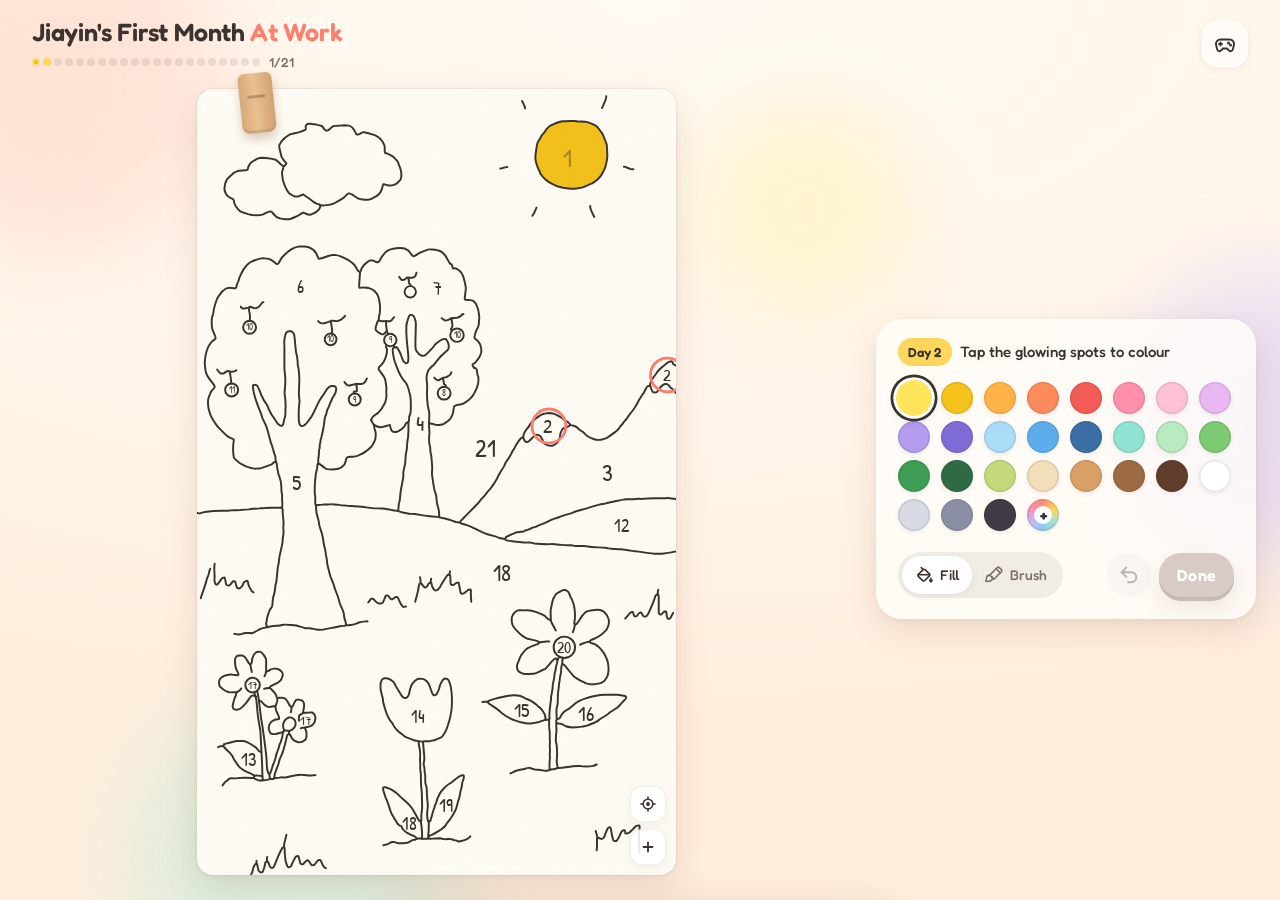
==== index.html @ c2e8715c "Landscape phone layout, home-screen title, README tips Co-Authored-By: Claude Opus 5.5 <noreply@anth" ====
<!doctype html>
<html lang="en">
<head>
<meta charset="utf-8">
<meta name="viewport" content="width=device-width, initial-scale=1, viewport-fit=cover">
<title>Jiayin's First Month At Work</title>
<meta name="description" content="A little colour-by-number for Jiayin's first month at work — one spot every evening at 6pm, and a game of the day.">
<meta name="theme-color" content="#fff6ea">
<meta name="apple-mobile-web-app-title" content="First Month">
<meta name="robots" content="noindex">
<meta property="og:title" content="Jiayin's First Month At Work">
<meta property="og:description" content="One spot to colour every evening at 6pm — and a game of the day.">
<meta property="og:type" content="website">
<meta property="og:image" content="https://alsttr.github.io/jiayin-first-month/assets/og.jpg">
<meta property="og:image:width" content="1200">
<meta property="og:image:height" content="630">
<meta name="twitter:card" content="summary_large_image">
<link rel="icon" href="assets/icon.svg" type="image/svg+xml">
<link rel="apple-touch-icon" href="assets/apple-touch-icon.png">
<link rel="preconnect" href="https://fonts.googleapis.com">
<link rel="preconnect" href="https://fonts.gstatic.com" crossorigin>
<link href="https://fonts.googleapis.com/css2?family=Fredoka:wght@400;500;600;700&family=Nunito:wght@600;700;800&family=Patrick+Hand&display=swap" rel="stylesheet">
<link rel="stylesheet" href="css/styles.css">
</head>
<body>
<div class="bg" aria-hidden="true"><i class="blob b1"></i><i class="blob b2"></i><i class="blob b3"></i><i class="blob b4"></i></div>

<div class="app" id="app">
  <header class="top">
    <div class="brand">
      <h1 class="title" id="title">Jiayin's First Month <span class="accent">At Work</span></h1>
      <div class="beads" id="beads" aria-label="Progress"></div>
    </div>
    <button class="icon-btn" id="shelfBtn" aria-label="Game shelf" title="Game shelf">
      <svg viewBox="0 0 24 24" fill="none" stroke="currentColor" stroke-width="1.9" stroke-linecap="round" stroke-linejoin="round"><path d="M7.5 7.5h9a4.5 4.5 0 0 1 4.4 5.5l-1 4.3a2.4 2.4 0 0 1-4.1 1.1L14 16.5h-4l-1.8 1.9a2.4 2.4 0 0 1-4.1-1.1l-1-4.3a4.5 4.5 0 0 1 4.4-5.5z"/><path d="M7.5 10.5v3M6 12h3"/><circle cx="15.5" cy="11" r=".6" fill="currentColor"/><circle cx="17.5" cy="13" r=".6" fill="currentColor"/></svg>
      <i class="dot" id="shelfDot"></i>
    </button>
  </header>

  <main class="stage" id="stage">
    <div class="card intro" id="card">
      <div class="clip" aria-hidden="true"></div>
      <div class="art-wrap">
        <svg id="art" xmlns="http://www.w3.org/2000/svg" role="img" aria-label="Colour-by-number picture"></svg>
      </div>
      <div class="sizes off" id="sizes" aria-label="Brush size">
        <button data-size="0" aria-label="Small brush"><i style="width:6px;height:6px"></i></button>
        <button data-size="1" class="on" aria-label="Medium brush"><i style="width:10px;height:10px"></i></button>
        <button data-size="2" aria-label="Large brush"><i style="width:15px;height:15px"></i></button>
      </div>
      <div class="zoom" id="zoom">
        <button id="zFocus" aria-label="Zoom to today's spot" title="Today's spot" hidden><svg viewBox="0 0 24 24" fill="none" stroke="currentColor" stroke-width="2" stroke-linecap="round"><circle cx="12" cy="12" r="6.5"/><circle cx="12" cy="12" r="1.6" fill="currentColor"/><path d="M12 2.5v3M12 18.5v3M2.5 12h3M18.5 12h3"/></svg></button>
        <button id="zIn" aria-label="Zoom in"><svg viewBox="0 0 24 24" fill="none" stroke="currentColor" stroke-width="2.4" stroke-linecap="round"><path d="M12 6v12M6 12h12"/></svg></button>
        <button id="zOut" aria-label="Zoom out"><svg viewBox="0 0 24 24" fill="none" stroke="currentColor" stroke-width="2.4" stroke-linecap="round"><path d="M6 12h12"/></svg></button>
        <button id="zFit" aria-label="Show whole picture" title="Whole picture" hidden><svg viewBox="0 0 24 24" fill="none" stroke="currentColor" stroke-width="2.1" stroke-linecap="round" stroke-linejoin="round"><path d="M4 9V5a1 1 0 0 1 1-1h4M15 4h4a1 1 0 0 1 1 1v4M20 15v4a1 1 0 0 1-1 1h-4M9 20H5a1 1 0 0 1-1-1v-4"/></svg></button>
      </div>
    </div>
  </main>

  <section class="dock" id="dock">
    <!-- waiting for the next 6pm -->
    <div class="pane wait-pane" data-pane="wait">
      <div class="eyebrow" id="waitLabel">Next spot unlocks in</div>
      <div class="countdown" id="countdown" aria-live="off">
        <div class="cd-unit"><div class="cd-box" id="cdH"><span>00</span></div><div class="cd-lab">hrs</div></div>
        <div class="cd-sep">:</div>
        <div class="cd-unit"><div class="cd-box" id="cdM"><span>00</span></div><div class="cd-lab">min</div></div>
        <div class="cd-sep">:</div>
        <div class="cd-unit"><div class="cd-box" id="cdS"><span>00</span></div><div class="cd-lab">sec</div></div>
      </div>
      <div class="when" id="waitWhen"></div>
      <a class="chip" id="gameChip" target="_blank" rel="noopener" hidden><span class="ico">🎮</span><span class="lbl" id="chipLbl">Today's game</span><span class="nm" id="chipName"></span></a>
    </div>

    <!-- colouring -->
    <div class="pane colour-pane" data-pane="colour">
      <div class="prompt"><span class="daytag" id="dayTag">Day 2</span><span class="msg" id="promptMsg">Pick a colour, then tap the glowing spot</span></div>
      <div class="palette" id="palette" role="radiogroup" aria-label="Colours"></div>
      <div class="tools">
        <div class="seg" id="toolSeg" role="radiogroup" aria-label="Tool">
          <i class="pill" id="toolPill"></i>
          <button class="on" data-tool="fill" role="radio" aria-checked="true"><svg viewBox="0 0 24 24" fill="none" stroke="currentColor" stroke-width="1.9" stroke-linecap="round" stroke-linejoin="round"><path d="M5.2 11.3 11 5.5a1.6 1.6 0 0 1 2.3 0l5.2 5.2a1.6 1.6 0 0 1 0 2.3l-5.8 5.8a1.6 1.6 0 0 1-2.3 0l-5.2-5.2a1.6 1.6 0 0 1 0-2.3z"/><path d="M4.8 11.6h14.1"/><path d="M8.7 3.2 11 5.5"/><path d="M20.3 15.8s1.7 2 1.7 3.1a1.7 1.7 0 0 1-3.4 0c0-1.1 1.7-3.1 1.7-3.1z" fill="currentColor" stroke-width="1"/></svg>Fill</button>
          <button data-tool="brush" role="radio" aria-checked="false"><svg viewBox="0 0 24 24" fill="none" stroke="currentColor" stroke-width="1.9" stroke-linecap="round" stroke-linejoin="round"><path d="M14.5 4.5 19.5 9.5l-7.6 7.6-5-5z"/><path d="M19.5 9.5l1.4-1.4a1.8 1.8 0 0 0 0-2.5l-2.5-2.5a1.8 1.8 0 0 0-2.5 0L14.5 4.5"/><path d="M6.9 12.1c-2.4 0-3.9 1.7-3.9 4 0 2-1 3.2-1 3.2s4.8 1.3 7.2-1.1c1.2-1.2 1.5-2.6.9-3.9"/></svg>Brush</button>
        </div>
        <div class="spacer"></div>
        <button class="round" id="undoBtn" aria-label="Undo" disabled><svg viewBox="0 0 24 24" fill="none" stroke="currentColor" stroke-width="2.1" stroke-linecap="round" stroke-linejoin="round"><path d="M9 14 4 9l5-5"/><path d="M4 9h10.5a5.5 5.5 0 0 1 0 11H11"/></svg></button>
        <button class="btn sm" id="doneBtn" disabled>Done</button>
      </div>
    </div>

    <!-- all 21 coloured -->
    <div class="pane done-pane" data-pane="complete">
      <h2>Happy first month, <span id="nm2">Jiayin</span>! 🎉</h2>
      <p>21 evenings, 21 spots, one very pretty picture.</p>
      <div class="row">
        <button class="btn butter sm" id="saveBtn"><svg viewBox="0 0 24 24" fill="none" stroke="currentColor" stroke-width="2.2" stroke-linecap="round" stroke-linejoin="round"><path d="M12 4v11M7 10.5l5 5 5-5"/><path d="M5 19.5h14"/></svg>Save picture</button>
        <button class="btn ghost sm" id="shelfBtn2">All 21 games</button>
      </div>
    </div>
  </section>
</div>

<div class="scrim" id="scrim"></div>

<!-- confirmation -->
<div class="modal" id="confirm" role="dialog" aria-modal="true" aria-labelledby="cfTitle">
  <div class="badge"><svg viewBox="0 0 24 24" fill="none" stroke="#3b3330" stroke-width="2" stroke-linecap="round" stroke-linejoin="round"><rect x="5" y="10.5" width="14" height="10" rx="3"/><path d="M8.5 10.5V8a3.5 3.5 0 0 1 7 0v2.5"/><circle cx="12" cy="15.5" r="1.3" fill="#3b3330"/></svg></div>
  <h3 id="cfTitle">Lock in Day 2?</h3>
  <p>Once it's set, it stays — no take-backs!</p>
  <div class="swatches" id="cfSwatches"></div>
  <div class="warn" id="cfWarn"></div>
  <div class="actions">
    <button class="btn ghost" id="cfNo">Keep colouring</button>
    <button class="btn" id="cfYes">Lock it in</button>
  </div>
</div>

<!-- first visit -->
<div class="modal welcome" id="welcome" role="dialog" aria-modal="true" aria-labelledby="wTitle">
  <div class="badge sun"><svg viewBox="0 0 24 24" fill="none" stroke="#3b3330" stroke-width="1.8" stroke-linecap="round"><circle cx="12" cy="12" r="4.6" fill="#fff6c9"/><path d="M12 2.8v2.4M12 18.8v2.4M2.8 12h2.4M18.8 12h2.4M5.5 5.5l1.7 1.7M16.8 16.8l1.7 1.7M5.5 18.5l1.7-1.7M16.8 7.2l1.7-1.7"/></svg></div>
  <h3 id="wTitle">Hi Jiayin! 🌷</h3>
  <p id="wText">Every evening at 6pm, a new spot unlocks. Colour it in and the game of the day is yours.</p>
  <div class="actions"><button class="btn" id="wGo">Let’s go ✨</button></div>
</div>

<!-- game of the day -->
<div class="sheet" id="revealSheet" role="dialog" aria-modal="true" aria-labelledby="rvTitle">
  <div class="grab"></div>
  <div class="reveal" id="reveal">
    <div class="game-art" id="gameArt" aria-hidden="true"></div>
    <div class="tag">✨ Game of the day ✨</div>
    <div class="dayline" id="rvDay"></div>
    <h2 id="rvTitle">We're playing <a id="rvLink" href="#" target="_blank" rel="noopener">Wordle</a> today!</h2>
    <p class="blurb" id="rvBlurb"></p>
    <a class="btn wide" id="rvPlay" href="#" target="_blank" rel="noopener">Let's play <svg viewBox="0 0 24 24" fill="none" stroke="currentColor" stroke-width="2.4" stroke-linecap="round" stroke-linejoin="round"><path d="M7 17 17 7M9 7h8v8"/></svg></a>
    <button class="linkbtn" id="rvBack">Back to my picture</button>
  </div>
</div>

<!-- game shelf -->
<div class="sheet" id="shelfSheet" role="dialog" aria-modal="true" aria-labelledby="shTitle">
  <div class="grab"></div>
  <button class="x" id="shelfClose" aria-label="Close"><svg viewBox="0 0 24 24" fill="none" stroke="currentColor" stroke-width="2.4" stroke-linecap="round"><path d="M6 6l12 12M18 6 6 18"/></svg></button>
  <div class="shelf">
    <h3 id="shTitle">Game shelf</h3>
    <p class="sub">A new one unlocks with every spot you colour.</p>
    <ul id="shelfList"></ul>
  </div>
</div>

<div class="toast" id="toast" role="status" aria-live="polite"></div>
<canvas id="fx" aria-hidden="true"></canvas>

<script src="js/config.js"></script>
<script src="js/art.js"></script>
<script src="js/app.js"></script>
</body>
</html>
---- css/styles.css ----
/* Jiayin's First Month At Work — styles */
:root {
  --cream: #fff6ea;
  --cream-2: #ffeedd;
  --paper: #fffdf7;
  --ink: #3b3330;
  --ink-soft: #7d706a;
  --ink-faint: #b9aca4;
  --coral: #ff7f6e;
  --coral-deep: #e8604f;
  --coral-soft: #ffe1dc;
  --butter: #ffd65c;
  --butter-soft: #fff3c9;
  --mint: #a8e3cf;
  --lilac: #cdbcf5;
  --sky: #b3ddf6;
  --line: rgba(59, 51, 48, .1);
  --glass: rgba(255, 253, 249, .82);
  --shadow-sm: 0 2px 8px rgba(120, 72, 40, .08);
  --shadow: 0 12px 34px rgba(120, 72, 40, .14), 0 2px 6px rgba(120, 72, 40, .06);
  --shadow-lg: 0 24px 60px rgba(90, 50, 30, .22);
  --r-lg: 26px;
  --r-md: 18px;
  --dock-h: 192px;
  --hdr-h: 76px;
  --font-round: 'Fredoka', ui-rounded, 'SF Pro Rounded', 'Nunito', system-ui, sans-serif;
  --font-body: 'Nunito', ui-rounded, system-ui, -apple-system, 'Segoe UI', sans-serif;
  --spring: cubic-bezier(.2, .9, .25, 1.15);
  --smooth: cubic-bezier(.22, .8, .25, 1);
  color-scheme: light;
}

* { box-sizing: border-box; -webkit-tap-highlight-color: transparent; }
html, body { margin: 0; height: 100%; }
body {
  background: var(--cream);
  color: var(--ink);
  font-family: var(--font-body);
  font-size: 16px;
  overflow: hidden;
  overscroll-behavior: none;
  touch-action: manipulation;
  -webkit-font-smoothing: antialiased;
  -webkit-user-select: none;
  user-select: none;
  -webkit-touch-callout: none;
}
button { font: inherit; color: inherit; }
a { color: inherit; }

/* ---------- dreamy background ---------- */
.bg { position: fixed; inset: 0; overflow: hidden; z-index: 0; pointer-events: none;
  background: radial-gradient(120% 80% at 50% 0%, #fffaf2 0%, var(--cream) 55%, var(--cream-2) 100%); }
.blob { position: absolute; border-radius: 50%; filter: blur(46px); opacity: .55; will-change: transform; }
.blob.b1 { width: 340px; height: 340px; background: #ffd3c4; top: -90px; left: -110px; animation: drift1 22s ease-in-out infinite alternate; }
.blob.b2 { width: 300px; height: 300px; background: #d9ccfa; top: 30%; right: -140px; animation: drift2 26s ease-in-out infinite alternate; }
.blob.b3 { width: 320px; height: 320px; background: #c4ecdc; bottom: -120px; left: 10%; animation: drift3 24s ease-in-out infinite alternate; }
.blob.b4 { width: 200px; height: 200px; background: #fff0b3; top: 12%; left: 55%; animation: drift2 30s ease-in-out infinite alternate-reverse; }
@keyframes drift1 { to { transform: translate(60px, 80px) scale(1.12); } }
@keyframes drift2 { to { transform: translate(-70px, 50px) scale(.9); } }
@keyframes drift3 { to { transform: translate(80px, -60px) scale(1.08); } }

/* ---------- app shell ---------- */
.app { position: fixed; inset: 0; z-index: 1; display: flex; flex-direction: column;
  padding: env(safe-area-inset-top) env(safe-area-inset-right) 0 env(safe-area-inset-left); }

.top { flex: 0 0 auto; display: flex; align-items: center; gap: 12px; padding: 12px 16px 6px; min-height: var(--hdr-h); }
.brand { flex: 1; min-width: 0; }
.title { margin: 0; font-family: var(--font-round); font-weight: 600; font-size: clamp(19px, 5.4vw, 25px); line-height: 1.12; letter-spacing: -.2px; }
.title .accent { color: var(--coral); }
.beads { display: flex; flex-wrap: wrap; gap: 3px; margin-top: 8px; align-items: center; }
.bead { width: 8px; height: 8px; border-radius: 50%; background: rgba(59, 51, 48, .1); transition: transform .4s var(--spring), background-color .4s; }
.bead.done { box-shadow: inset 0 0 0 1.5px rgba(255, 255, 255, .55), 0 1px 2px rgba(0, 0, 0, .12); }
.bead.white { background: #fff; box-shadow: inset 0 0 0 1.5px var(--ink-faint); }
.bead.now { background: var(--butter); animation: beadPulse 1.6s ease-in-out infinite; }
@keyframes beadPulse { 50% { transform: scale(1.45); box-shadow: 0 0 0 4px rgba(255, 214, 92, .35); } }
.beads .count { margin-left: 6px; font-family: var(--font-round); font-weight: 500; font-size: 13px; color: var(--ink-soft); white-space: nowrap; }

.icon-btn { flex: 0 0 auto; width: 46px; height: 46px; border-radius: 16px; border: 0; background: var(--glass);
  box-shadow: var(--shadow-sm), inset 0 0 0 1px rgba(255, 255, 255, .8); display: grid; place-items: center; cursor: pointer;
  transition: transform .2s var(--spring), box-shadow .2s; position: relative; backdrop-filter: blur(10px); -webkit-backdrop-filter: blur(10px); }
.icon-btn:active { transform: scale(.92); }
.icon-btn svg { width: 24px; height: 24px; }
.icon-btn .dot { position: absolute; top: 8px; right: 8px; width: 9px; height: 9px; border-radius: 50%; background: var(--coral); box-shadow: 0 0 0 2px #fff; transform: scale(0); transition: transform .4s var(--spring); }
.icon-btn .dot.on { transform: scale(1); }

/* ---------- stage & card ---------- */
.stage { flex: 1 1 auto; min-height: 0; position: relative; display: flex; align-items: center; justify-content: center; padding: 18px 16px 12px; }
.card { position: relative; width: 300px; height: 492px; border-radius: 16px; background: var(--paper);
  box-shadow: var(--shadow), 0 0 0 1px rgba(120, 90, 60, .06);
  touch-action: none; transform-origin: 50% 0; }
.card::before { content: ''; position: absolute; inset: 0; border-radius: inherit; pointer-events: none; z-index: 2;
  background-image: url("data:image/svg+xml,%3Csvg xmlns='http://www.w3.org/2000/svg' width='140' height='140'%3E%3Cfilter id='n'%3E%3CfeTurbulence type='fractalNoise' baseFrequency='.85' numOctaves='3' stitchTiles='stitch'/%3E%3CfeColorMatrix values='0 0 0 0 .45 0 0 0 0 .35 0 0 0 0 .25 0 0 0 .06 0'/%3E%3C/filter%3E%3Crect width='100%25' height='100%25' filter='url(%23n)'/%3E%3C/svg%3E");
  mix-blend-mode: multiply; }
.card .art-wrap { position: absolute; inset: 0; border-radius: inherit; overflow: hidden; }
#art { display: block; width: 100%; height: 100%; cursor: crosshair; }
.card.mode-view #art { cursor: grab; }
.clip { position: absolute; z-index: 3; top: -16px; left: 9%; width: 34px; height: 60px; transform: rotate(-6deg); pointer-events: none;
  border-radius: 6px 6px 8px 8px; background: linear-gradient(90deg, #d8a878, #e9c093 45%, #d2a172);
  box-shadow: 0 6px 10px rgba(90, 55, 25, .22), inset 0 -3px 0 rgba(120, 80, 40, .18); }
.clip::after { content: ''; position: absolute; left: 50%; top: 22px; width: 18px; height: 3px; margin-left: -9px; border-radius: 3px; background: rgba(110, 70, 35, .35); }
.card.intro { animation: cardIn 900ms var(--spring) both; }
.card.intro .clip { animation: clipIn 700ms var(--spring) 450ms both; }
@keyframes cardIn { from { opacity: 0; transform: translateY(40px) rotate(-2.5deg) scale(.94); } to { opacity: 1; transform: none; } }
@keyframes clipIn { from { opacity: 0; transform: translateY(-30px) rotate(-14deg); } to { opacity: 1; transform: rotate(-6deg); } }

/* svg layers */
.ink { fill: none; }
.num { font-family: 'Patrick Hand', 'Comic Sans MS', 'Chalkboard SE', cursive; fill: var(--ink); text-anchor: middle; pointer-events: none; transition: opacity .6s; }
.num.coloured { opacity: .42; }
.num.white { opacity: .55; }
.hl { fill: #ffe27a; opacity: 0; pointer-events: none; animation: hlPulse 1.9s ease-in-out infinite; transition: opacity .4s; }
.hl.done { animation: none; opacity: 0; }
@keyframes hlPulse { 0%, 100% { opacity: .22; } 50% { opacity: .62; } }
.ping { fill: none; stroke: var(--coral); stroke-width: 2.5; vector-effect: non-scaling-stroke; transform-box: fill-box; transform-origin: center; animation: ping 1.9s cubic-bezier(.2, .7, .3, 1) infinite; pointer-events: none; }
.ping.p2 { animation-delay: .95s; }
@keyframes ping { 0% { transform: scale(.35); opacity: .95; } 80% { opacity: .05; } 100% { transform: scale(1.9); opacity: 0; } }
.pings.wiggle .ping { stroke: var(--coral-deep); stroke-width: 3.5; }
.bstroke { fill: none; stroke-linecap: round; stroke-linejoin: round; }
.fade-in-late { animation: fadeIn .7s ease both; }
@keyframes fadeIn { from { opacity: 0; } }

/* zoom controls */
.zoom { position: absolute; z-index: 4; right: 10px; bottom: 10px; display: flex; flex-direction: column; gap: 7px; }
.zoom button { width: 36px; height: 36px; border-radius: 12px; border: 0; background: rgba(255, 255, 255, .88); box-shadow: var(--shadow-sm), inset 0 0 0 1px rgba(59, 51, 48, .08);
  display: grid; place-items: center; cursor: pointer; transition: transform .25s var(--spring), opacity .3s; }
.zoom button:active { transform: scale(.88); }
.zoom button svg { width: 18px; height: 18px; }
.zoom button[hidden] { display: none; }

/* ---------- dock ---------- */
.dock { flex: 0 0 auto; position: relative; height: calc(var(--dock-h) + env(safe-area-inset-bottom)); margin: 0 10px; padding-bottom: env(safe-area-inset-bottom);
  background: var(--glass); border-radius: var(--r-lg) var(--r-lg) 0 0; box-shadow: 0 -8px 30px rgba(120, 72, 40, .1), inset 0 1px 0 rgba(255, 255, 255, .9);
  backdrop-filter: blur(16px) saturate(1.2); -webkit-backdrop-filter: blur(16px) saturate(1.2); overflow: hidden; }
.pane { position: absolute; inset: 0 0 env(safe-area-inset-bottom) 0; padding: 14px 16px 12px; display: flex; flex-direction: column;
  opacity: 0; transform: translateY(26px); pointer-events: none; transition: opacity .35s ease, transform .5s var(--spring); }
.pane.on { opacity: 1; transform: none; pointer-events: auto; transition-delay: .08s; }

/* wait pane */
.wait-pane { align-items: center; justify-content: center; text-align: center; gap: 4px; }
.eyebrow { font-family: var(--font-round); font-weight: 500; font-size: 14px; color: var(--ink-soft); letter-spacing: .2px; }
.countdown { display: flex; align-items: flex-end; gap: 6px; margin: 4px 0 2px; font-family: var(--font-round); }
.cd-unit { display: flex; flex-direction: column; align-items: center; }
.cd-box { min-width: 56px; height: 52px; padding: 0 8px; border-radius: 16px; background: #fff; box-shadow: var(--shadow-sm), inset 0 -3px 0 rgba(59, 51, 48, .06);
  display: grid; place-items: center; font-size: 30px; font-weight: 600; font-variant-numeric: tabular-nums; overflow: hidden; position: relative; }
.cd-box span { display: block; transition: transform .45s var(--spring), opacity .3s; }
.cd-box span.tick { animation: tick .32s var(--smooth); }
@keyframes tick { from { transform: translateY(-38%); opacity: .3; } }
.cd-lab { font-size: 11px; font-weight: 500; color: var(--ink-soft); margin-top: 3px; text-transform: lowercase; }
.cd-sep { font-size: 26px; font-weight: 600; color: var(--ink-faint); padding-bottom: 24px; }
.when { font-family: var(--font-round); font-weight: 500; font-size: 14px; color: var(--ink); }
.chip { margin-top: 8px; display: inline-flex; align-items: center; gap: 8px; padding: 8px 14px 8px 10px; border-radius: 999px; text-decoration: none;
  background: var(--butter-soft); box-shadow: inset 0 0 0 1.5px rgba(244, 194, 27, .35); font-weight: 700; font-size: 14px; transition: transform .25s var(--spring); max-width: 100%; }
.chip:active { transform: scale(.95); }
.chip .ico { width: 24px; height: 24px; border-radius: 50%; background: var(--butter); display: grid; place-items: center; font-size: 13px; flex: 0 0 auto; }
.chip .lbl { font-weight: 600; color: var(--ink-soft); }
.chip .nm { white-space: nowrap; overflow: hidden; text-overflow: ellipsis; }

/* colour pane */
.colour-pane { gap: 8px; padding-top: 12px; padding-bottom: 10px; }
.prompt { display: flex; align-items: center; gap: 8px; font-family: var(--font-round); font-weight: 500; font-size: 15px; min-height: 22px; line-height: 22px; }
.prompt .daytag { flex: 0 0 auto; padding: 3px 10px; border-radius: 999px; background: var(--butter); font-weight: 600; font-size: 13px; }
.prompt .msg { flex: 1; min-width: 0; white-space: nowrap; overflow: hidden; text-overflow: ellipsis; color: var(--ink); transition: opacity .25s; }
.palette { display: grid; grid-auto-flow: column; grid-template-rows: repeat(2, 32px); grid-auto-columns: 32px; gap: 7px 9px; overflow-x: auto; overflow-y: hidden;
  padding: 3px 6px 5px; margin: 0 -6px; scrollbar-width: none; -webkit-overflow-scrolling: touch; scroll-snap-type: x proximity; touch-action: pan-x; }
.palette::-webkit-scrollbar { display: none; }
.sw { width: 32px; height: 32px; border-radius: 50%; border: 0; padding: 0; cursor: pointer; position: relative; scroll-snap-align: start;
  box-shadow: inset 0 0 0 1.5px rgba(59, 51, 48, .12), 0 2px 4px rgba(59, 51, 48, .08); transition: transform .3s var(--spring), box-shadow .2s; }
.sw:active { transform: scale(.86); }
.sw.on { transform: scale(1.12); box-shadow: 0 0 0 2.5px #fff, 0 0 0 5px var(--ink), 0 4px 10px rgba(59, 51, 48, .2); z-index: 1; }
.sw.custom { background: conic-gradient(#ff8a7a, #ffd65c, #a8e3cf, #8fc7f2, #c7b6f5, #ff8fb4, #ff8a7a); }
.sw.custom::after { content: '+'; position: absolute; inset: 7px; border-radius: 50%; background: #fff; display: grid; place-items: center; font: 700 15px/1 var(--font-round); color: var(--ink); }
.sw input { position: absolute; inset: 0; opacity: 0; width: 100%; height: 100%; cursor: pointer; border: 0; padding: 0; }
.tools { display: flex; align-items: center; gap: 8px; }
.seg { position: relative; display: flex; padding: 4px; border-radius: 999px; background: rgba(59, 51, 48, .07); }
.seg button { position: relative; z-index: 1; border: 0; background: none; height: 38px; padding: 0 12px; border-radius: 999px; display: flex; align-items: center; gap: 6px;
  font-family: var(--font-round); font-weight: 500; font-size: 14px; cursor: pointer; color: var(--ink-soft); transition: color .3s; }
.seg button.on { color: var(--ink); }
.seg button svg { width: 20px; height: 20px; }
.seg .pill { position: absolute; z-index: 0; top: 4px; bottom: 4px; left: 4px; border-radius: 999px; background: #fff; box-shadow: var(--shadow-sm); transition: transform .45s var(--spring), width .45s var(--spring); }
.sizes { position: absolute; z-index: 4; left: 10px; bottom: 10px; display: flex; gap: 2px; padding: 4px; border-radius: 999px; background: rgba(255, 255, 255, .92);
  box-shadow: var(--shadow-sm), inset 0 0 0 1px rgba(59, 51, 48, .08); transition: opacity .3s, transform .45s var(--spring); transform-origin: 0 100%; }
.sizes.off { opacity: 0; transform: scale(.6) translateY(10px); pointer-events: none; }
.sizes button { width: 34px; height: 34px; border: 0; background: none; border-radius: 999px; display: grid; place-items: center; cursor: pointer; }
.sizes button i { display: block; border-radius: 50%; background: var(--ink-faint); transition: background .2s, transform .3s var(--spring); }
.sizes button.on i { background: var(--ink); transform: scale(1.15); }
.spacer { flex: 1; }
.round { width: 44px; height: 44px; flex: 0 0 auto; border-radius: 50%; border: 0; background: rgba(59, 51, 48, .07); display: grid; place-items: center; cursor: pointer; transition: transform .25s var(--spring), opacity .25s; }
.round:active { transform: scale(.88) rotate(-20deg); }
.round:disabled { opacity: .35; cursor: default; }
.round svg { width: 22px; height: 22px; }

.btn { border: 0; cursor: pointer; display: inline-flex; align-items: center; justify-content: center; gap: 8px; text-decoration: none;
  height: 48px; padding: 0 22px; border-radius: 999px; font-family: var(--font-round); font-weight: 600; font-size: 17px; letter-spacing: .2px;
  background: var(--coral); color: #fff; box-shadow: 0 4px 0 var(--coral-deep), 0 10px 22px rgba(232, 96, 79, .32);
  transition: transform .15s ease, box-shadow .15s ease, opacity .3s, filter .3s; position: relative; }
.btn:active { transform: translateY(3px); box-shadow: 0 1px 0 var(--coral-deep), 0 5px 12px rgba(232, 96, 79, .28); }
.btn:disabled { filter: grayscale(.85) brightness(1.1); opacity: .55; cursor: default; transform: none; }
.btn.sm { height: 44px; padding: 0 18px; font-size: 16px; }
.btn.ghost { background: #fff; color: var(--ink); box-shadow: 0 4px 0 rgba(59, 51, 48, .14), 0 8px 18px rgba(59, 51, 48, .1); }
.btn.ghost:active { box-shadow: 0 1px 0 rgba(59, 51, 48, .14); }
.btn.butter { background: var(--butter); color: var(--ink); box-shadow: 0 4px 0 #e6b52d, 0 10px 22px rgba(230, 181, 45, .32); }
.btn.butter:active { box-shadow: 0 1px 0 #e6b52d; }
.btn.wide { width: 100%; }
.btn svg { width: 20px; height: 20px; }
.btn.ready { animation: readyNudge 2.6s ease-in-out infinite; }
@keyframes readyNudge { 0%, 86%, 100% { transform: none; } 90% { transform: translateY(-3px) rotate(-2deg); } 94% { transform: translateY(-1px) rotate(2deg); } }
.linkbtn { border: 0; background: none; cursor: pointer; font-family: var(--font-round); font-weight: 500; font-size: 15px; color: var(--ink-soft); padding: 10px; }

/* done pane */
.done-pane { align-items: center; justify-content: center; text-align: center; gap: 6px; }
.done-pane h2 { margin: 0; font-family: var(--font-round); font-weight: 600; font-size: 22px; }
.done-pane p { margin: 0 0 8px; color: var(--ink-soft); font-weight: 600; font-size: 14px; }
.row { display: flex; gap: 10px; justify-content: center; flex-wrap: wrap; }

/* ---------- overlays ---------- */
.scrim { position: fixed; inset: 0; z-index: 20; background: rgba(70, 45, 35, .28); backdrop-filter: blur(6px); -webkit-backdrop-filter: blur(6px);
  opacity: 0; pointer-events: none; transition: opacity .35s ease; }
.scrim.on { opacity: 1; pointer-events: auto; }

.modal { position: fixed; z-index: 30; left: 50%; top: 50%; width: min(360px, calc(100vw - 32px)); padding: 26px 22px 20px; border-radius: 28px; background: var(--paper);
  box-shadow: var(--shadow-lg); text-align: center; transform: translate(-50%, -46%) scale(.86); opacity: 0; pointer-events: none;
  transition: transform .5s var(--spring), opacity .25s ease; }
.modal.on { transform: translate(-50%, -50%); opacity: 1; pointer-events: auto; }
.modal .badge { width: 66px; height: 66px; margin: -60px auto 10px; border-radius: 22px; background: var(--butter); display: grid; place-items: center; box-shadow: 0 8px 18px rgba(230, 181, 45, .4); transform: rotate(-6deg); }
.modal .badge svg { width: 34px; height: 34px; }
.modal h3 { margin: 0 0 6px; font-family: var(--font-round); font-weight: 600; font-size: 23px; }
.modal p { margin: 0 0 6px; color: var(--ink-soft); font-weight: 600; line-height: 1.4; }
.modal .swatches { display: flex; justify-content: center; gap: 6px; margin: 12px 0 4px; flex-wrap: wrap; }
.modal .swatches i { width: 18px; height: 18px; border-radius: 50%; box-shadow: inset 0 0 0 1.5px rgba(59, 51, 48, .15); }
.modal .warn { display: none; margin: 10px auto 0; padding: 8px 12px; border-radius: 12px; background: var(--coral-soft); color: #b8483a; font-size: 14px; font-weight: 700; }
.modal .warn.on { display: block; }
.modal .actions { display: flex; gap: 10px; margin-top: 18px; }
.modal .actions .btn { flex: 1; padding: 0 12px; font-size: 16px; }

.sheet { position: fixed; z-index: 30; left: 0; right: 0; bottom: 0; margin: 0 auto; max-width: 520px; max-height: 88%; overflow: auto;
  padding: 10px 22px calc(22px + env(safe-area-inset-bottom)); border-radius: 30px 30px 0 0; background: var(--paper); box-shadow: var(--shadow-lg);
  transform: translateY(105%); transition: transform .6s var(--spring); overscroll-behavior: contain; }
.sheet.on { transform: none; }
.sheet .grab { width: 42px; height: 5px; border-radius: 3px; background: rgba(59, 51, 48, .15); margin: 2px auto 14px; }
.sheet .x { position: absolute; top: 14px; right: 14px; width: 38px; height: 38px; border-radius: 50%; border: 0; background: rgba(59, 51, 48, .07); display: grid; place-items: center; cursor: pointer; }
.sheet .x svg { width: 18px; height: 18px; }

/* reveal */
.reveal { text-align: center; padding-top: 18px; }
.reveal .tag { display: inline-flex; align-items: center; gap: 8px; padding: 6px 14px; border-radius: 999px; background: var(--butter);
  font-family: var(--font-round); font-weight: 600; font-size: 13px; letter-spacing: 1.2px; text-transform: uppercase; }
.reveal .dayline { margin-top: 10px; font-weight: 700; font-size: 13px; color: var(--ink-soft); }
.reveal h2 { margin: 10px 0 8px; font-family: var(--font-round); font-weight: 600; font-size: clamp(26px, 7.5vw, 34px); line-height: 1.15; }
.reveal h2 a { color: var(--coral-deep); text-decoration: none; background: linear-gradient(transparent 62%, var(--coral-soft) 62%); padding: 0 2px; border-radius: 4px; }
.reveal .blurb { margin: 0 auto 20px; max-width: 340px; color: var(--ink-soft); font-weight: 600; font-size: 16px; line-height: 1.45; }
.reveal .game-art { width: 92px; height: 92px; margin: 2px auto 4px; position: relative; }
.reveal .game-art .tile { position: absolute; width: 40px; height: 40px; border-radius: 12px; display: grid; place-items: center; font: 700 22px/1 var(--font-round); color: #fff;
  box-shadow: 0 4px 0 rgba(0, 0, 0, .12); }
.reveal.anim .game-art .tile { animation: tilePop .7s var(--spring) both; }
.reveal.anim .tag, .reveal.anim .dayline, .reveal.anim h2, .reveal.anim .blurb, .reveal.anim .btn, .reveal.anim .linkbtn { animation: rise .7s var(--spring) both; }
.reveal.anim .tag { animation-delay: .12s; } .reveal.anim .dayline { animation-delay: .2s; } .reveal.anim h2 { animation-delay: .28s; }
.reveal.anim .blurb { animation-delay: .36s; } .reveal.anim .btn { animation-delay: .44s; } .reveal.anim .linkbtn { animation-delay: .5s; }
@keyframes rise { from { opacity: 0; transform: translateY(18px); } }
@keyframes tilePop { from { opacity: 0; transform: scale(.2) rotate(-30deg); } }

.modal.welcome p { margin: 4px 6px 0; }
.modal .badge.sun { background: #ffe58a; transform: rotate(8deg); }
.modal.on .badge.sun svg { animation: spin 14s linear infinite; }
@keyframes spin { to { transform: rotate(360deg); } }

/* shelf */
.shelf h3 { margin: 6px 0 2px; font-family: var(--font-round); font-weight: 600; font-size: 22px; }
.shelf .sub { margin: 0 0 14px; color: var(--ink-soft); font-weight: 600; font-size: 14px; }
.shelf ul { list-style: none; margin: 0; padding: 0; display: grid; gap: 8px; }
.shelf li { display: flex; align-items: center; gap: 12px; padding: 10px 12px; border-radius: 16px; background: #fff; box-shadow: inset 0 0 0 1px var(--line); }
.shelf li.future { background: transparent; box-shadow: none; border: 1.5px dashed rgba(59, 51, 48, .14); opacity: .8; }
.shelf .num-dot { width: 34px; height: 34px; flex: 0 0 auto; border-radius: 12px; display: grid; place-items: center; font-family: var(--font-round); font-weight: 600; font-size: 15px;
  background: rgba(59, 51, 48, .06); box-shadow: inset 0 0 0 1.5px rgba(255, 255, 255, .6); }
.shelf .meta { flex: 1; min-width: 0; }
.shelf .meta b { display: block; font-family: var(--font-round); font-weight: 600; font-size: 16px; white-space: nowrap; overflow: hidden; text-overflow: ellipsis; }
.shelf .meta span { display: block; font-size: 12.5px; font-weight: 700; color: var(--ink-soft); }
.shelf .go { flex: 0 0 auto; height: 34px; padding: 0 14px; border-radius: 999px; background: var(--coral); color: #fff; text-decoration: none; display: inline-flex; align-items: center;
  font-family: var(--font-round); font-weight: 600; font-size: 14px; box-shadow: 0 3px 0 var(--coral-deep); }
.shelf .lock { flex: 0 0 auto; font-size: 13px; font-weight: 700; color: var(--ink-faint); }

/* toast */
.toast { position: fixed; z-index: 40; left: 50%; bottom: calc(var(--dock-h) + env(safe-area-inset-bottom) + 14px); width: max-content; max-width: calc(100vw - 32px); line-height: 1.35;
  transform: translate(-50%, 20px) scale(.92); opacity: 0; pointer-events: none; padding: 11px 18px; border-radius: 999px; background: var(--ink); color: #fff;
  font-weight: 700; font-size: 14.5px; box-shadow: var(--shadow); transition: transform .45s var(--spring), opacity .25s; text-align: center; border-radius: 22px; }
.toast.on { transform: translate(-50%, 0); opacity: 1; pointer-events: auto; }
.toast a { color: var(--butter); text-decoration: none; white-space: nowrap; }

/* fx canvas */
#fx { position: fixed; inset: 0; z-index: 35; pointer-events: none; width: 100%; height: 100%; }

/* preview badge */
.pv { position: fixed; z-index: 45; top: calc(env(safe-area-inset-top) + 6px); left: 50%; transform: translateX(-50%); display: flex; gap: 8px; align-items: center;
  padding: 6px 8px 6px 12px; border-radius: 999px; background: #3b3330; color: #fff; font-size: 12px; font-weight: 700; box-shadow: var(--shadow); white-space: nowrap; }
.pv button, .pv a { border: 0; border-radius: 999px; background: rgba(255, 255, 255, .16); color: #fff; padding: 4px 9px; font-size: 12px; font-weight: 700; cursor: pointer; text-decoration: none; }

body.has-pv .app { padding-top: calc(env(safe-area-inset-top) + 30px); }

/* admin */
.admin { position: fixed; inset: 0; z-index: 60; background: rgba(40, 30, 25, .5); display: grid; place-items: center; padding: 16px; overflow: auto; }
.admin .box { width: min(460px, 100%); background: var(--paper); border-radius: 24px; padding: 22px; box-shadow: var(--shadow-lg); -webkit-user-select: text; user-select: text; }
.admin h3 { margin: 0 0 4px; font-family: var(--font-round); }
.admin p { margin: 6px 0; font-size: 14px; color: var(--ink-soft); font-weight: 600; }
.admin textarea { width: 100%; height: 90px; border-radius: 12px; border: 1px solid var(--line); padding: 8px; font: 12px ui-monospace, monospace; }
.admin .btn { height: 40px; font-size: 14px; padding: 0 14px; margin: 4px 4px 4px 0; }

/* ---------- wide screens: art left, panel right ---------- */
@media (min-width: 860px) and (min-aspect-ratio: 1/1) {
  .app { display: grid; grid-template-columns: 1fr 380px; grid-template-rows: auto 1fr; padding: 0 24px; column-gap: 28px; }
  .top { grid-column: 1 / -1; padding: 18px 8px 8px; }
  .stage { grid-column: 1; grid-row: 2; padding: 10px 0 24px; }
  .dock { grid-column: 2; grid-row: 2; align-self: center; height: 300px; margin: 0 0 40px; border-radius: var(--r-lg); padding-bottom: 0; box-shadow: var(--shadow); }
  .pane { inset: 0; padding: 22px; justify-content: center; }
  .colour-pane { gap: 16px; }
  .palette { grid-auto-flow: row; grid-template-rows: none; grid-template-columns: repeat(auto-fill, 34px); overflow: visible; touch-action: auto; }
  .toast { bottom: 28px; }
  :root { --dock-h: 0px; }
}

/* phones held sideways */
@media (orientation: landscape) and (max-height: 520px) and (min-width: 560px) {
  .app { display: grid; grid-template-columns: 1fr minmax(300px, 360px); grid-template-rows: auto 1fr; column-gap: 14px; padding-left: max(12px, env(safe-area-inset-left)); padding-right: max(12px, env(safe-area-inset-right)); }
  .top { grid-column: 1 / -1; min-height: 0; padding: 6px 8px 0; }
  .title { font-size: 18px; }
  .beads { margin-top: 4px; }
  .stage { grid-column: 1; grid-row: 2; padding: 14px 0 8px; }
  .dock { grid-column: 2; grid-row: 2; align-self: center; height: 214px; margin: 0 0 8px; border-radius: var(--r-lg); padding-bottom: 0; box-shadow: var(--shadow); }
  .pane { inset: 0; }
  .toast { bottom: 16px; }
}

/* short phones */
@media (max-height: 640px) {
  :root { --dock-h: 182px; --hdr-h: 64px; }
  .palette { grid-template-rows: repeat(2, 30px); grid-auto-columns: 30px; gap: 6px 8px; }
  .sw { width: 30px; height: 30px; }
  .stage { padding-top: 16px; }
  .top { padding-top: 8px; }
  .cd-box { height: 46px; min-width: 50px; font-size: 26px; }
}

@media (prefers-reduced-motion: reduce) {
  *, *::before, *::after { animation-duration: .01ms !important; animation-iteration-count: 1 !important; transition-duration: .01ms !important; }
  .hl { opacity: .45; }
}
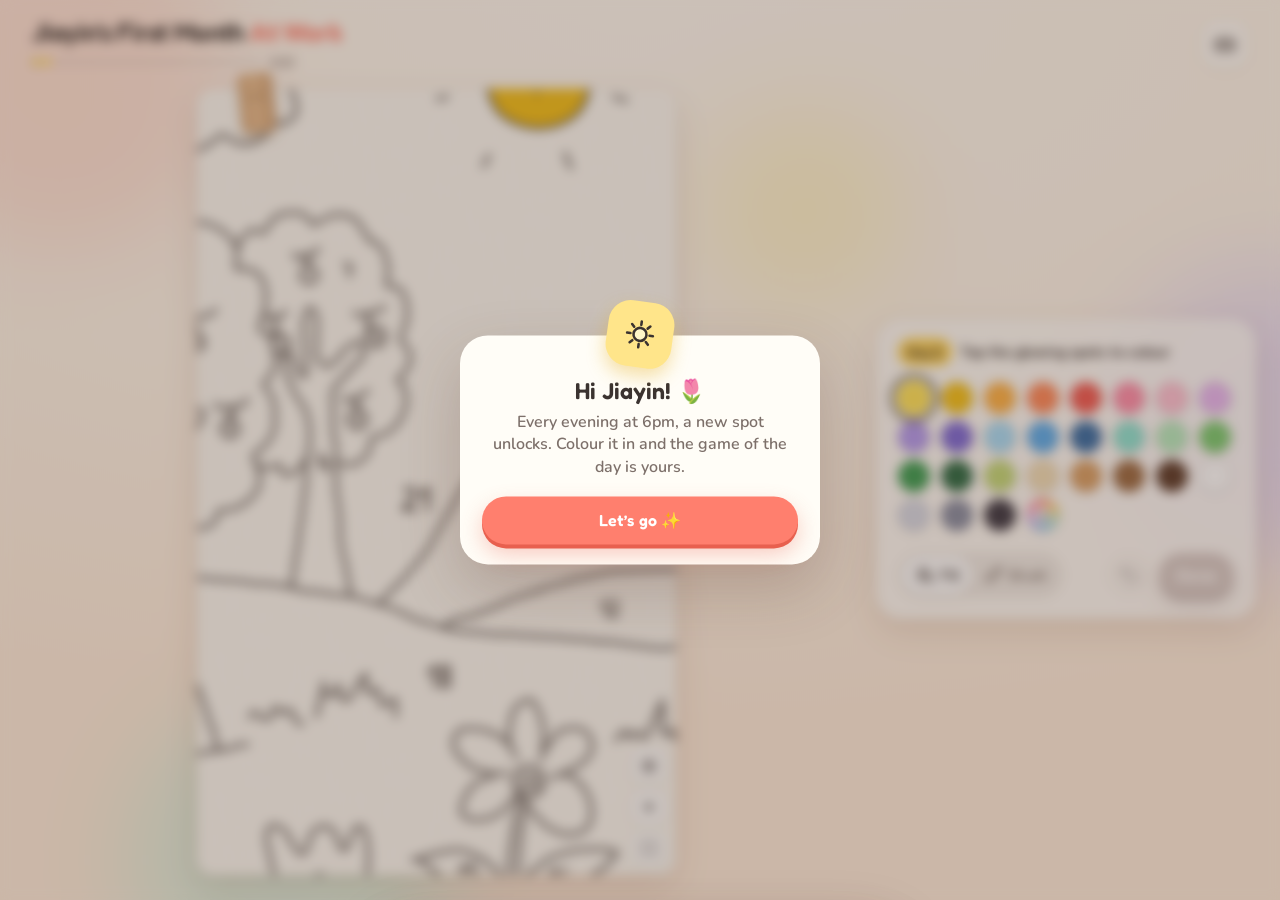
==== commit 91939569: "Small-screen polish, fresher backups, cache-busting, README tips Co-Authored-By: Claude Opus 5.5 <no" ====
--- a/index.html
+++ b/index.html
@@ -20,7 +20,7 @@
 <link rel="preconnect" href="https://fonts.googleapis.com">
 <link rel="preconnect" href="https://fonts.gstatic.com" crossorigin>
 <link href="https://fonts.googleapis.com/css2?family=Fredoka:wght@400;500;600;700&family=Nunito:wght@600;700;800&family=Patrick+Hand&display=swap" rel="stylesheet">
-<link rel="stylesheet" href="css/styles.css">
+<link rel="stylesheet" href="css/styles.css?v=2">
 </head>
 <body>
 <div class="bg" aria-hidden="true"><i class="blob b1"></i><i class="blob b2"></i><i class="blob b3"></i><i class="blob b4"></i></div>
@@ -51,7 +51,6 @@
       <div class="zoom" id="zoom">
         <button id="zFocus" aria-label="Zoom to today's spot" title="Today's spot" hidden><svg viewBox="0 0 24 24" fill="none" stroke="currentColor" stroke-width="2" stroke-linecap="round"><circle cx="12" cy="12" r="6.5"/><circle cx="12" cy="12" r="1.6" fill="currentColor"/><path d="M12 2.5v3M12 18.5v3M2.5 12h3M18.5 12h3"/></svg></button>
         <button id="zIn" aria-label="Zoom in"><svg viewBox="0 0 24 24" fill="none" stroke="currentColor" stroke-width="2.4" stroke-linecap="round"><path d="M12 6v12M6 12h12"/></svg></button>
-        <button id="zOut" aria-label="Zoom out"><svg viewBox="0 0 24 24" fill="none" stroke="currentColor" stroke-width="2.4" stroke-linecap="round"><path d="M6 12h12"/></svg></button>
         <button id="zFit" aria-label="Show whole picture" title="Whole picture" hidden><svg viewBox="0 0 24 24" fill="none" stroke="currentColor" stroke-width="2.1" stroke-linecap="round" stroke-linejoin="round"><path d="M4 9V5a1 1 0 0 1 1-1h4M15 4h4a1 1 0 0 1 1 1v4M20 15v4a1 1 0 0 1-1 1h-4M9 20H5a1 1 0 0 1-1-1v-4"/></svg></button>
       </div>
     </div>
@@ -151,8 +150,8 @@
 <div class="toast" id="toast" role="status" aria-live="polite"></div>
 <canvas id="fx" aria-hidden="true"></canvas>
 
-<script src="js/config.js"></script>
-<script src="js/art.js"></script>
-<script src="js/app.js"></script>
+<script src="js/config.js?v=2"></script>
+<script src="js/art.js?v=2"></script>
+<script src="js/app.js?v=2"></script>
 </body>
 </html>
--- a/css/styles.css
+++ b/css/styles.css
@@ -122,7 +122,7 @@
 
 /* zoom controls */
 .zoom { position: absolute; z-index: 4; right: 10px; bottom: 10px; display: flex; flex-direction: column; gap: 7px; }
-.zoom button { width: 36px; height: 36px; border-radius: 12px; border: 0; background: rgba(255, 255, 255, .88); box-shadow: var(--shadow-sm), inset 0 0 0 1px rgba(59, 51, 48, .08);
+.zoom button { width: 34px; height: 34px; border-radius: 12px; border: 0; background: rgba(255, 255, 255, .88); box-shadow: var(--shadow-sm), inset 0 0 0 1px rgba(59, 51, 48, .08);
   display: grid; place-items: center; cursor: pointer; transition: transform .25s var(--spring), opacity .3s; }
 .zoom button:active { transform: scale(.88); }
 .zoom button svg { width: 18px; height: 18px; }
@@ -330,11 +330,16 @@
 }
 
 /* short phones */
-@media (max-height: 640px) {
+@media (max-height: 700px) {
   :root { --dock-h: 182px; --hdr-h: 64px; }
   .palette { grid-template-rows: repeat(2, 30px); grid-auto-columns: 30px; gap: 6px 8px; }
   .sw { width: 30px; height: 30px; }
   .stage { padding-top: 16px; }
+  .zoom { gap: 6px; right: 8px; bottom: 8px; }
+  .zoom button { width: 30px; height: 30px; border-radius: 10px; }
+  .zoom button svg { width: 16px; height: 16px; }
+  .sizes { left: 8px; bottom: 8px; }
+  .sizes button { width: 30px; height: 30px; }
   .top { padding-top: 8px; }
   .cd-box { height: 46px; min-width: 50px; font-size: 26px; }
 }
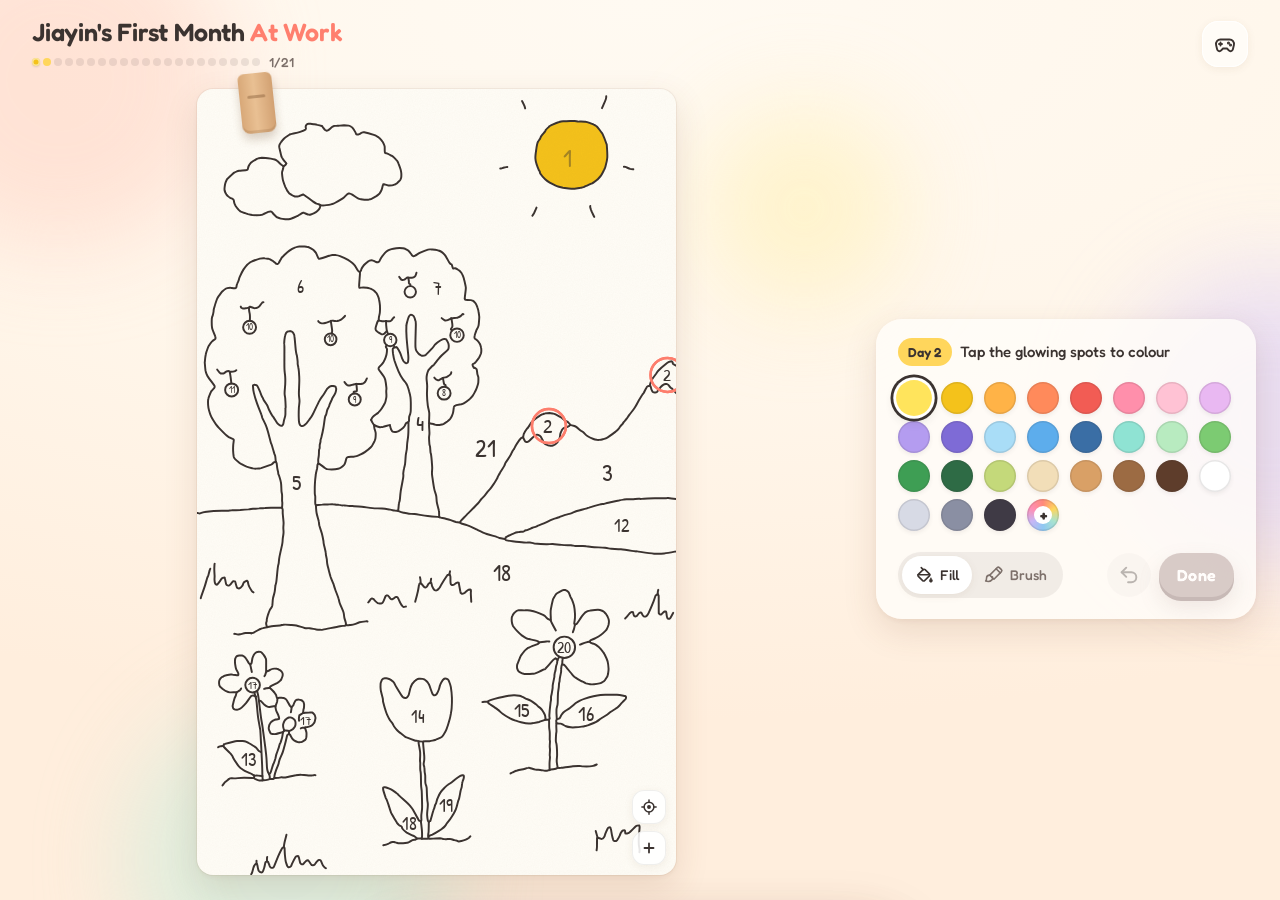
==== commit c69b4973: "Add og:url Co-Authored-By: Claude Opus 5.5 <noreply@anthropic.com>" ====
--- a/index.html
+++ b/index.html
@@ -11,6 +11,7 @@
 <meta property="og:title" content="Jiayin's First Month At Work">
 <meta property="og:description" content="One spot to colour every evening at 6pm — and a game of the day.">
 <meta property="og:type" content="website">
+<meta property="og:url" content="https://alsttr.github.io/jiayin-first-month/">
 <meta property="og:image" content="https://alsttr.github.io/jiayin-first-month/assets/og.jpg">
 <meta property="og:image:width" content="1200">
 <meta property="og:image:height" content="630">
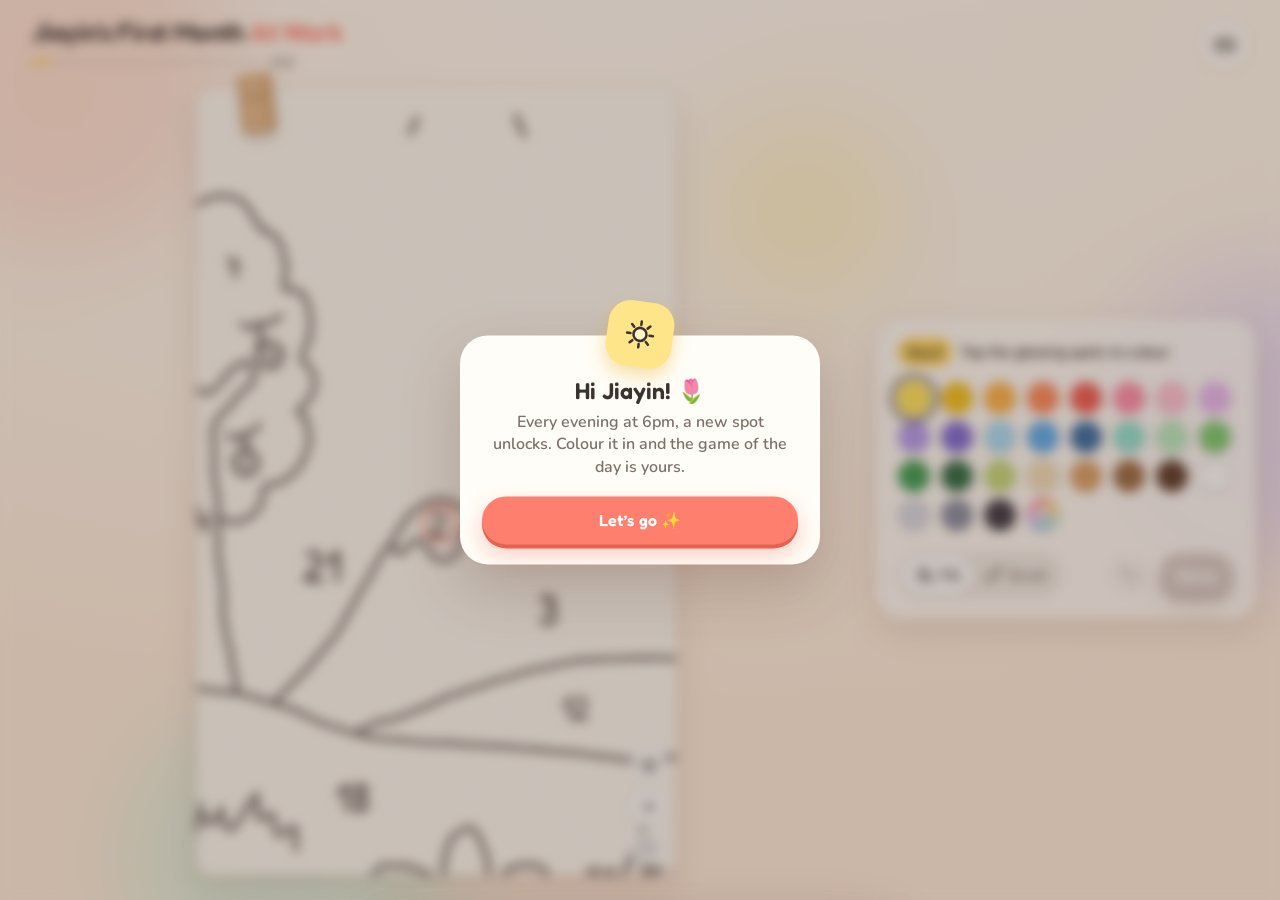
==== commit 4cd20b5d: "Save locked-in days online (Supabase) + test and view-only links - Locked days are written once to a" ====
--- a/index.html
+++ b/index.html
@@ -21,7 +21,7 @@
 <link rel="preconnect" href="https://fonts.googleapis.com">
 <link rel="preconnect" href="https://fonts.gstatic.com" crossorigin>
 <link href="https://fonts.googleapis.com/css2?family=Fredoka:wght@400;500;600;700&family=Nunito:wght@600;700;800&family=Patrick+Hand&display=swap" rel="stylesheet">
-<link rel="stylesheet" href="css/styles.css?v=2">
+<link rel="stylesheet" href="css/styles.css?v=3">
 </head>
 <body>
 <div class="bg" aria-hidden="true"><i class="blob b1"></i><i class="blob b2"></i><i class="blob b3"></i><i class="blob b4"></i></div>
@@ -151,8 +151,8 @@
 <div class="toast" id="toast" role="status" aria-live="polite"></div>
 <canvas id="fx" aria-hidden="true"></canvas>
 
-<script src="js/config.js?v=2"></script>
-<script src="js/art.js?v=2"></script>
-<script src="js/app.js?v=2"></script>
+<script src="js/config.js?v=3"></script>
+<script src="js/art.js?v=3"></script>
+<script src="js/app.js?v=3"></script>
 </body>
 </html>
--- a/css/styles.css
+++ b/css/styles.css
@@ -140,6 +140,7 @@
 .wait-pane { align-items: center; justify-content: center; text-align: center; gap: 4px; }
 .eyebrow { font-family: var(--font-round); font-weight: 500; font-size: 14px; color: var(--ink-soft); letter-spacing: .2px; }
 .countdown { display: flex; align-items: flex-end; gap: 6px; margin: 4px 0 2px; font-family: var(--font-round); }
+.countdown[hidden] { display: none; }
 .cd-unit { display: flex; flex-direction: column; align-items: center; }
 .cd-box { min-width: 56px; height: 52px; padding: 0 8px; border-radius: 16px; background: #fff; box-shadow: var(--shadow-sm), inset 0 -3px 0 rgba(59, 51, 48, .06);
   display: grid; place-items: center; font-size: 30px; font-weight: 600; font-variant-numeric: tabular-nums; overflow: hidden; position: relative; }
@@ -293,6 +294,10 @@
 .pv { position: fixed; z-index: 45; top: calc(env(safe-area-inset-top) + 6px); left: 50%; transform: translateX(-50%); display: flex; gap: 8px; align-items: center;
   padding: 6px 8px 6px 12px; border-radius: 999px; background: #3b3330; color: #fff; font-size: 12px; font-weight: 700; box-shadow: var(--shadow); white-space: nowrap; }
 .pv button, .pv a { border: 0; border-radius: 999px; background: rgba(255, 255, 255, .16); color: #fff; padding: 4px 9px; font-size: 12px; font-weight: 700; cursor: pointer; text-decoration: none; }
+.pv select { -webkit-appearance: none; appearance: none; border: 0; border-radius: 999px; background: rgba(255, 255, 255, .16); color: #fff; padding: 4px 10px; font: 700 12px var(--font-body); cursor: pointer; }
+.pv select option { color: var(--ink); }
+.pv.test { background: #6a4bc4; }
+.pv.view { background: #2f6f86; }
 
 body.has-pv .app { padding-top: calc(env(safe-area-inset-top) + 30px); }
 
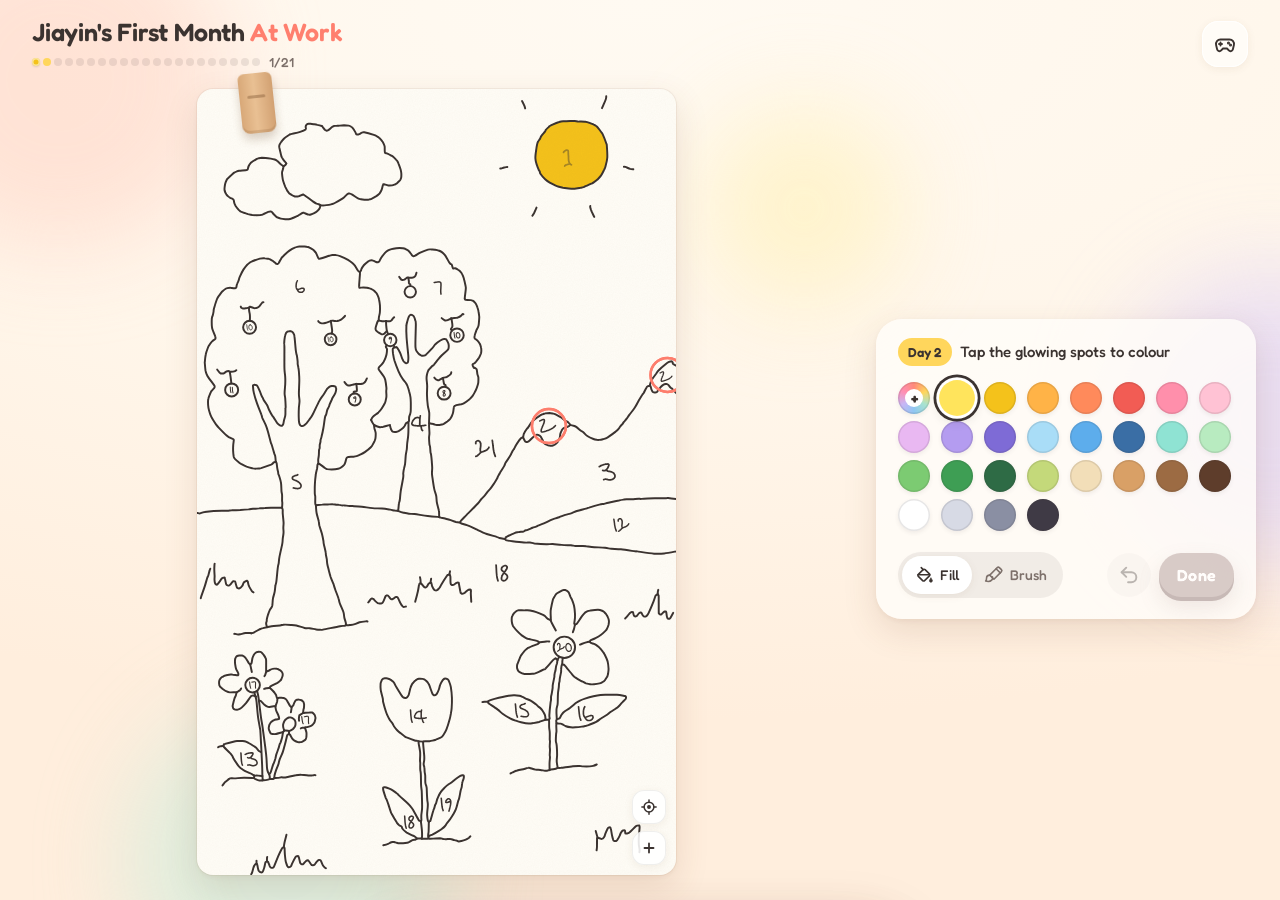
==== commit ce10bf87: "Handwritten numbers, tappable days with game screenshots, test clock, colour mixer - Numbers on the " ====
--- a/index.html
+++ b/index.html
@@ -20,8 +20,8 @@
 <link rel="apple-touch-icon" href="assets/apple-touch-icon.png">
 <link rel="preconnect" href="https://fonts.googleapis.com">
 <link rel="preconnect" href="https://fonts.gstatic.com" crossorigin>
-<link href="https://fonts.googleapis.com/css2?family=Fredoka:wght@400;500;600;700&family=Nunito:wght@600;700;800&family=Patrick+Hand&display=swap" rel="stylesheet">
-<link rel="stylesheet" href="css/styles.css?v=3">
+<link href="https://fonts.googleapis.com/css2?family=Fredoka:wght@400;500;600;700&family=Nunito:wght@600;700;800&display=swap" rel="stylesheet">
+<link rel="stylesheet" href="css/styles.css?v=4">
 </head>
 <body>
 <div class="bg" aria-hidden="true"><i class="blob b1"></i><i class="blob b2"></i><i class="blob b3"></i><i class="blob b4"></i></div>
@@ -86,12 +86,21 @@
         <button class="round" id="undoBtn" aria-label="Undo" disabled><svg viewBox="0 0 24 24" fill="none" stroke="currentColor" stroke-width="2.1" stroke-linecap="round" stroke-linejoin="round"><path d="M9 14 4 9l5-5"/><path d="M4 9h10.5a5.5 5.5 0 0 1 0 11H11"/></svg></button>
         <button class="btn sm" id="doneBtn" disabled>Done</button>
       </div>
+      <!-- the "+" bubble opens this: mix any colour -->
+      <div class="mixer" id="mixer" aria-hidden="true">
+        <div class="mx-field" id="mxField" role="slider" tabindex="0" aria-label="Colour: left and right for the colour, up and down for lighter or deeper"><i class="mx-knob" id="mxKnob"></i></div>
+        <div class="mx-row">
+          <button class="round" id="mxCancel" aria-label="Cancel"><svg viewBox="0 0 24 24" fill="none" stroke="currentColor" stroke-width="2.4" stroke-linecap="round"><path d="M7 7l10 10M17 7 7 17"/></svg></button>
+          <div class="mx-sat-wrap"><span>soft</span><div class="mx-sat" id="mxSat" role="slider" tabindex="0" aria-label="Soft to bold" aria-valuemin="0" aria-valuemax="100"><i class="mx-knob" id="mxSatKnob"></i></div><span>bold</span></div>
+          <button class="btn sm mx-ok" id="mxOk"><svg viewBox="0 0 24 24" fill="none" stroke="currentColor" stroke-width="2.6" stroke-linecap="round" stroke-linejoin="round"><path d="M5 12.5l4.5 4.5L19 7.5"/></svg>Use</button>
+        </div>
+      </div>
     </div>
 
     <!-- all 21 coloured -->
     <div class="pane done-pane" data-pane="complete">
-      <h2>Happy first month, <span id="nm2">Jiayin</span>! 🎉</h2>
-      <p>21 evenings, 21 spots, one very pretty picture.</p>
+      <h2>Congrats on your first month of work, baby! 🎉</h2>
+      <p>You made it, and now you’ve earned your WFH days.</p>
       <div class="row">
         <button class="btn butter sm" id="saveBtn"><svg viewBox="0 0 24 24" fill="none" stroke="currentColor" stroke-width="2.2" stroke-linecap="round" stroke-linejoin="round"><path d="M12 4v11M7 10.5l5 5 5-5"/><path d="M5 19.5h14"/></svg>Save picture</button>
         <button class="btn ghost sm" id="shelfBtn2">All 21 games</button>
@@ -127,10 +136,14 @@
 <div class="sheet" id="revealSheet" role="dialog" aria-modal="true" aria-labelledby="rvTitle">
   <div class="grab"></div>
   <div class="reveal" id="reveal">
+    <a class="shot" id="rvShot" href="#" target="_blank" rel="noopener" tabindex="-1" aria-hidden="true" hidden>
+      <span class="bar"><i></i><i></i><i></i><b id="rvHost"></b></span>
+      <span class="pic"><img id="rvImg" alt="" decoding="async"></span>
+    </a>
     <div class="game-art" id="gameArt" aria-hidden="true"></div>
     <div class="tag">✨ Game of the day ✨</div>
     <div class="dayline" id="rvDay"></div>
-    <h2 id="rvTitle">We're playing <a id="rvLink" href="#" target="_blank" rel="noopener">Wordle</a> today!</h2>
+    <h2 id="rvTitle">We’re playing <a href="#" target="_blank" rel="noopener">Wordle</a> today!</h2>
     <p class="blurb" id="rvBlurb"></p>
     <a class="btn wide" id="rvPlay" href="#" target="_blank" rel="noopener">Let's play <svg viewBox="0 0 24 24" fill="none" stroke="currentColor" stroke-width="2.4" stroke-linecap="round" stroke-linejoin="round"><path d="M7 17 17 7M9 7h8v8"/></svg></a>
     <button class="linkbtn" id="rvBack">Back to my picture</button>
@@ -151,8 +164,9 @@
 <div class="toast" id="toast" role="status" aria-live="polite"></div>
 <canvas id="fx" aria-hidden="true"></canvas>
 
-<script src="js/config.js?v=3"></script>
-<script src="js/art.js?v=3"></script>
-<script src="js/app.js?v=3"></script>
+<script src="js/config.js?v=4"></script>
+<script src="js/art.js?v=4"></script>
+<script src="js/hand.js?v=4"></script>
+<script src="js/app.js?v=4"></script>
 </body>
 </html>
--- a/css/styles.css
+++ b/css/styles.css
@@ -106,7 +106,9 @@
 
 /* svg layers */
 .ink { fill: none; }
-.num { font-family: 'Patrick Hand', 'Comic Sans MS', 'Chalkboard SE', cursive; fill: var(--ink); text-anchor: middle; pointer-events: none; transition: opacity .6s; }
+.num { pointer-events: none; transition: opacity .6s; }
+.num.txt { font-family: 'Comic Sans MS', 'Chalkboard SE', 'Marker Felt', cursive; fill: var(--ink); text-anchor: middle; }
+.sels path { fill: #fff; opacity: 0; pointer-events: none; }
 .num.coloured { opacity: .42; }
 .num.white { opacity: .55; }
 .hl { fill: #ffe27a; opacity: 0; pointer-events: none; animation: hlPulse 1.9s ease-in-out infinite; transition: opacity .4s; }
@@ -171,7 +173,27 @@
 .sw.on { transform: scale(1.12); box-shadow: 0 0 0 2.5px #fff, 0 0 0 5px var(--ink), 0 4px 10px rgba(59, 51, 48, .2); z-index: 1; }
 .sw.custom { background: conic-gradient(#ff8a7a, #ffd65c, #a8e3cf, #8fc7f2, #c7b6f5, #ff8fb4, #ff8a7a); }
 .sw.custom::after { content: '+'; position: absolute; inset: 7px; border-radius: 50%; background: #fff; display: grid; place-items: center; font: 700 15px/1 var(--font-round); color: var(--ink); }
-.sw input { position: absolute; inset: 0; opacity: 0; width: 100%; height: 100%; cursor: pointer; border: 0; padding: 0; }
+
+/* mix-your-own-colour panel (replaces the palette + tools while open) */
+.mixer { display: none; flex-direction: column; gap: 8px; }
+.colour-pane.mixing .palette, .colour-pane.mixing .tools { display: none; }
+.colour-pane.mixing .mixer { display: flex; animation: mixIn .5s var(--spring) both; }
+.colour-pane.unmixed .palette, .colour-pane.unmixed .tools { animation: mixIn .5s var(--spring) both; }
+.colour-pane.unmixed .tools { animation-delay: .05s; }
+@keyframes mixIn { from { opacity: 0; transform: translateY(14px) scale(.97); } }
+.mx-field { position: relative; height: var(--mx-h, 66px); border-radius: 16px; cursor: crosshair; touch-action: none; outline: none;
+  box-shadow: inset 0 0 0 1.5px rgba(59, 51, 48, .1), 0 2px 6px rgba(59, 51, 48, .08); }
+.mx-field:focus-visible, .mx-sat:focus-visible { box-shadow: 0 0 0 3px var(--butter); }
+.mx-knob { position: absolute; width: 28px; height: 28px; margin: -14px 0 0 -14px; border-radius: 50%; pointer-events: none;
+  box-shadow: 0 0 0 3px #fff, 0 3px 10px rgba(59, 51, 48, .35); transition: transform .25s var(--spring); }
+.mx-field:active .mx-knob, .mx-sat:active .mx-knob { transform: scale(1.18); }
+.mx-row { display: flex; align-items: center; gap: 10px; }
+.mx-sat-wrap { flex: 1; min-width: 0; display: flex; align-items: center; gap: 10px; font-family: var(--font-round); font-weight: 500; font-size: 12px; color: var(--ink-soft); }
+.mx-sat { position: relative; flex: 1; min-width: 40px; height: 18px; margin: 0 6px; border-radius: 999px; cursor: pointer; touch-action: none; outline: none;
+  box-shadow: inset 0 0 0 1.5px rgba(59, 51, 48, .1); }
+.mx-sat .mx-knob { top: 50%; width: 24px; height: 24px; margin: -12px 0 0 -12px; }
+.btn.mx-ok { flex: 0 0 auto; padding: 0 16px 0 12px; gap: 5px; box-shadow: 0 4px 0 rgba(59, 51, 48, .2), 0 8px 16px rgba(59, 51, 48, .14); transition: background-color .2s, color .2s, transform .15s, box-shadow .15s; }
+.btn.mx-ok:active { box-shadow: 0 1px 0 rgba(59, 51, 48, .2); }
 .tools { display: flex; align-items: center; gap: 8px; }
 .seg { position: relative; display: flex; padding: 4px; border-radius: 999px; background: rgba(59, 51, 48, .07); }
 .seg button { position: relative; z-index: 1; border: 0; background: none; height: 38px; padding: 0 12px; border-radius: 999px; display: flex; align-items: center; gap: 6px;
@@ -251,6 +273,26 @@
 .reveal h2 a { color: var(--coral-deep); text-decoration: none; background: linear-gradient(transparent 62%, var(--coral-soft) 62%); padding: 0 2px; border-radius: 4px; }
 .reveal .blurb { margin: 0 auto 20px; max-width: 340px; color: var(--ink-soft); font-weight: 600; font-size: 16px; line-height: 1.45; }
 .reveal .game-art { width: 92px; height: 92px; margin: 2px auto 4px; position: relative; }
+.reveal .game-art[hidden] { display: none; }
+.reveal .dayline .dots { display: inline-flex; gap: 3px; margin-left: 8px; vertical-align: -1px; }
+.reveal .dayline .dots i { width: 11px; height: 11px; border-radius: 50%; box-shadow: inset 0 0 0 1.5px rgba(59, 51, 48, .14); }
+/* the game's screenshot, in a little browser window */
+.shot { display: block; width: var(--shot-w, clamp(150px, 25vh, 224px)); margin: 0 auto 16px; border-radius: 18px; overflow: hidden; background: #fff; text-decoration: none;
+  box-shadow: 0 16px 34px rgba(90, 50, 30, .2), 0 2px 6px rgba(90, 50, 30, .1), 0 0 0 1px rgba(59, 51, 48, .06); transform: rotate(-2deg); transition: transform .3s var(--spring); }
+.shot[hidden] { display: none; }
+.shot:active { transform: rotate(-2deg) scale(.97); }
+.shot .bar { display: flex; align-items: center; gap: 4px; height: 24px; padding: 0 9px; background: var(--cream-2); }
+.shot .bar i { width: 7px; height: 7px; border-radius: 50%; background: #ff8a7a; flex: 0 0 auto; }
+.shot .bar i:nth-child(2) { background: var(--butter); } .shot .bar i:nth-child(3) { background: var(--mint); }
+.shot .bar b { flex: 1; min-width: 0; margin-left: 6px; padding: 2px 8px; border-radius: 999px; background: rgba(255, 255, 255, .85); color: var(--ink-soft);
+  font: 700 10.5px/1.3 var(--font-body); text-align: center; white-space: nowrap; overflow: hidden; text-overflow: ellipsis; }
+.shot .pic { display: block; position: relative; aspect-ratio: 4 / 5; overflow: hidden;
+  background: linear-gradient(110deg, #f6efe6 30%, #fffaf3 50%, #f6efe6 70%) 0 0 / 300% 100%; animation: shimmer 1.4s linear infinite; }
+.shot img { display: block; width: 100%; height: 100%; object-fit: cover; object-position: top; opacity: 0; transition: opacity .35s ease; }
+.shot img.ok { opacity: 1; }
+@keyframes shimmer { to { background-position: -150% 0; } }
+.reveal.anim .shot { animation: shotIn .8s var(--spring) both; }
+@keyframes shotIn { from { opacity: 0; transform: translateY(30px) rotate(-10deg) scale(.82); } }
 .reveal .game-art .tile { position: absolute; width: 40px; height: 40px; border-radius: 12px; display: grid; place-items: center; font: 700 22px/1 var(--font-round); color: #fff;
   box-shadow: 0 4px 0 rgba(0, 0, 0, .12); }
 .reveal.anim .game-art .tile { animation: tilePop .7s var(--spring) both; }
@@ -270,6 +312,9 @@
 .shelf .sub { margin: 0 0 14px; color: var(--ink-soft); font-weight: 600; font-size: 14px; }
 .shelf ul { list-style: none; margin: 0; padding: 0; display: grid; gap: 8px; }
 .shelf li { display: flex; align-items: center; gap: 12px; padding: 10px 12px; border-radius: 16px; background: #fff; box-shadow: inset 0 0 0 1px var(--line); }
+.shelf li.tap { cursor: pointer; transition: transform .2s var(--spring), box-shadow .2s; }
+.shelf li.tap:active { transform: scale(.98); }
+@media (hover: hover) { .shelf li.tap:hover { box-shadow: inset 0 0 0 1.5px rgba(59, 51, 48, .16); } }
 .shelf li.future { background: transparent; box-shadow: none; border: 1.5px dashed rgba(59, 51, 48, .14); opacity: .8; }
 .shelf .num-dot { width: 34px; height: 34px; flex: 0 0 auto; border-radius: 12px; display: grid; place-items: center; font-family: var(--font-round); font-weight: 600; font-size: 15px;
   background: rgba(59, 51, 48, .06); box-shadow: inset 0 0 0 1.5px rgba(255, 255, 255, .6); }
@@ -317,6 +362,7 @@
   .dock { grid-column: 2; grid-row: 2; align-self: center; height: 300px; margin: 0 0 40px; border-radius: var(--r-lg); padding-bottom: 0; box-shadow: var(--shadow); }
   .pane { inset: 0; padding: 22px; justify-content: center; }
   .colour-pane { gap: 16px; }
+  .mixer { --mx-h: 120px; gap: 14px; }
   .palette { grid-auto-flow: row; grid-template-rows: none; grid-template-columns: repeat(auto-fill, 34px); overflow: visible; touch-action: auto; }
   .toast { bottom: 28px; }
   :root { --dock-h: 0px; }
@@ -332,6 +378,14 @@
   .dock { grid-column: 2; grid-row: 2; align-self: center; height: 214px; margin: 0 0 8px; border-radius: var(--r-lg); padding-bottom: 0; box-shadow: var(--shadow); }
   .pane { inset: 0; }
   .toast { bottom: 16px; }
+  /* game card side by side: screenshot left, words right */
+  .sheet { max-width: 660px; max-height: 94%; }
+  .reveal { display: grid; grid-template-columns: auto 1fr; column-gap: 24px; align-items: center; text-align: left; padding-top: 2px; }
+  .reveal > * { grid-column: 2; }
+  .reveal .shot, .reveal .game-art { grid-column: 1; grid-row: 1 / span 6; --shot-w: 150px; margin: 0; }
+  .reveal .tag, .reveal .linkbtn { justify-self: start; }
+  .reveal h2 { margin: 6px 0; font-size: 26px; }
+  .reveal .blurb { margin: 0 0 12px; }
 }
 
 /* short phones */
@@ -347,6 +401,10 @@
   .sizes button { width: 30px; height: 30px; }
   .top { padding-top: 8px; }
   .cd-box { height: 46px; min-width: 50px; font-size: 26px; }
+  .mixer { --mx-h: 60px; }
+  .shot { --shot-w: clamp(130px, 23vh, 180px); margin-bottom: 12px; }
+  .reveal { padding-top: 8px; }
+  .reveal h2 { margin-top: 6px; }
 }
 
 @media (prefers-reduced-motion: reduce) {
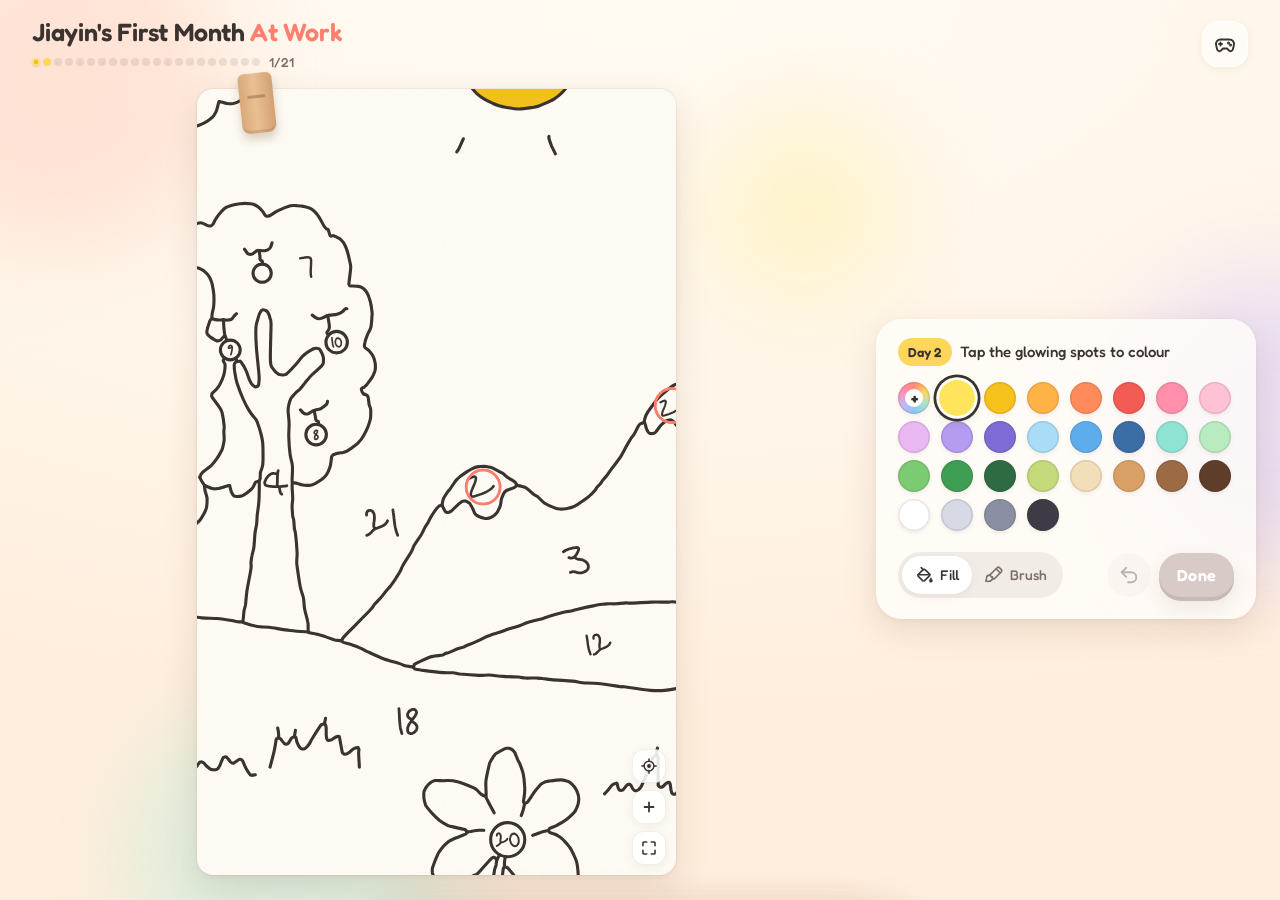
==== commit 27899246: "Game cards open from "Today's game", home-page links, grand prize after Day 21 - "Today's game" on t" ====
--- a/index.html
+++ b/index.html
@@ -21,7 +21,7 @@
 <link rel="preconnect" href="https://fonts.googleapis.com">
 <link rel="preconnect" href="https://fonts.gstatic.com" crossorigin>
 <link href="https://fonts.googleapis.com/css2?family=Fredoka:wght@400;500;600;700&family=Nunito:wght@600;700;800&display=swap" rel="stylesheet">
-<link rel="stylesheet" href="css/styles.css?v=4">
+<link rel="stylesheet" href="css/styles.css?v=5">
 </head>
 <body>
 <div class="bg" aria-hidden="true"><i class="blob b1"></i><i class="blob b2"></i><i class="blob b3"></i><i class="blob b4"></i></div>
@@ -69,7 +69,7 @@
         <div class="cd-unit"><div class="cd-box" id="cdS"><span>00</span></div><div class="cd-lab">sec</div></div>
       </div>
       <div class="when" id="waitWhen"></div>
-      <a class="chip" id="gameChip" target="_blank" rel="noopener" hidden><span class="ico">🎮</span><span class="lbl" id="chipLbl">Today's game</span><span class="nm" id="chipName"></span></a>
+      <button class="chip" id="gameChip" type="button" aria-haspopup="dialog" hidden><span class="ico">🎮</span><span class="lbl" id="chipLbl">Today’s game:</span><span class="nm" id="chipName"></span><svg class="more" viewBox="0 0 24 24" fill="none" stroke="currentColor" stroke-width="2.6" stroke-linecap="round" stroke-linejoin="round" aria-hidden="true"><path d="M9.5 6.5 15 12l-5.5 5.5"/></svg></button>
     </div>
 
     <!-- colouring -->
@@ -102,8 +102,9 @@
       <h2>Congrats on your first month of work, baby! 🎉</h2>
       <p>You made it, and now you’ve earned your WFH days.</p>
       <div class="row">
-        <button class="btn butter sm" id="saveBtn"><svg viewBox="0 0 24 24" fill="none" stroke="currentColor" stroke-width="2.2" stroke-linecap="round" stroke-linejoin="round"><path d="M12 4v11M7 10.5l5 5 5-5"/><path d="M5 19.5h14"/></svg>Save picture</button>
-        <button class="btn ghost sm" id="shelfBtn2">All 21 games</button>
+        <button class="btn prize-cta" id="prizeCta" aria-haspopup="dialog" hidden><svg viewBox="0 0 24 24" fill="none" stroke="currentColor" stroke-width="2" stroke-linecap="round" stroke-linejoin="round" aria-hidden="true"><rect x="3.5" y="8.5" width="17" height="4.5" rx="1.2"/><path d="M5 13v6.3a1.2 1.2 0 0 0 1.2 1.2h11.6a1.2 1.2 0 0 0 1.2-1.2V13"/><path d="M12 8.5v12"/><path d="M12 8.5S10.6 4 8 4.2C6 4.4 6.2 7.6 8.6 8.2M12 8.5s1.4-4.5 4-4.3c2 .2 1.8 3.4-.6 4"/></svg><span id="prizeCtaLbl">Click to reveal your grand prize</span></button>
+        <button class="btn butter sm" id="prizeBtn" aria-haspopup="dialog" hidden><svg viewBox="0 0 24 24" fill="none" stroke="currentColor" stroke-width="2" stroke-linecap="round" stroke-linejoin="round" aria-hidden="true"><rect x="3.5" y="8.5" width="17" height="4.5" rx="1.2"/><path d="M5 13v6.3a1.2 1.2 0 0 0 1.2 1.2h11.6a1.2 1.2 0 0 0 1.2-1.2V13"/><path d="M12 8.5v12"/><path d="M12 8.5S10.6 4 8 4.2C6 4.4 6.2 7.6 8.6 8.2M12 8.5s1.4-4.5 4-4.3c2 .2 1.8 3.4-.6 4"/></svg>Grand prize</button>
+        <button class="btn ghost sm" id="saveBtn"><svg viewBox="0 0 24 24" fill="none" stroke="currentColor" stroke-width="2.2" stroke-linecap="round" stroke-linejoin="round"><path d="M12 4v11M7 10.5l5 5 5-5"/><path d="M5 19.5h14"/></svg>Save picture</button>
       </div>
     </div>
   </section>
@@ -150,6 +151,29 @@
   </div>
 </div>
 
+<!-- the grand prize (once all 21 spots are coloured) -->
+<div class="sheet" id="prizeSheet" role="dialog" aria-modal="true" aria-labelledby="pzTitle">
+  <div class="grab"></div>
+  <div class="reveal prize" id="prize">
+    <div class="prize-pic">
+      <a class="shot" id="pzShot" href="#" target="_blank" rel="noopener" tabindex="-1" aria-hidden="true" hidden>
+        <span class="bar"><i></i><i></i><i></i><b></b></span>
+        <span class="pic"><img alt="" decoding="async"></span>
+      </a>
+      <div class="gift" id="gift" aria-hidden="true">
+        <i class="g-glow"></i>
+        <svg class="g-box" viewBox="0 0 120 120"><rect x="25" y="57" width="70" height="50" rx="9" fill="#ff8a7a" stroke="#3b3330" stroke-width="3.2"/><path d="M53 57h14v50H53z" fill="#ffd65c" stroke="#3b3330" stroke-width="3.2" stroke-linejoin="round"/><path d="M33 66v14" stroke="#fff" stroke-opacity=".55" stroke-width="4" stroke-linecap="round"/></svg>
+        <svg class="g-lid" viewBox="0 0 120 120"><path d="M60 41C51 25 34 24 37 35c2 7 15 8 23 6zM60 41c9-16 26-17 23-6-2 7-15 8-23 6z" fill="#ffd65c" stroke="#3b3330" stroke-width="3.2" stroke-linejoin="round"/><rect x="19" y="41" width="82" height="19" rx="7" fill="#ff7f6e" stroke="#3b3330" stroke-width="3.2"/><path d="M53 41h14v19H53z" fill="#ffd65c" stroke="#3b3330" stroke-width="3.2" stroke-linejoin="round"/><circle cx="60" cy="41" r="6.5" fill="#ffd65c" stroke="#3b3330" stroke-width="3.2"/></svg>
+      </div>
+    </div>
+    <div class="tag">✨ Your grand prize ✨</div>
+    <h2 id="pzTitle">A getaway!</h2>
+    <p class="blurb" id="pzBlurb" hidden></p>
+    <a class="btn wide" id="pzGo" href="#" target="_blank" rel="noopener"><span id="pzGoLbl">Take a look</span> <svg viewBox="0 0 24 24" fill="none" stroke="currentColor" stroke-width="2.4" stroke-linecap="round" stroke-linejoin="round"><path d="M7 17 17 7M9 7h8v8"/></svg></a>
+    <button class="linkbtn" id="pzBack">Back to my picture</button>
+  </div>
+</div>
+
 <!-- game shelf -->
 <div class="sheet" id="shelfSheet" role="dialog" aria-modal="true" aria-labelledby="shTitle">
   <div class="grab"></div>
@@ -164,9 +188,9 @@
 <div class="toast" id="toast" role="status" aria-live="polite"></div>
 <canvas id="fx" aria-hidden="true"></canvas>
 
-<script src="js/config.js?v=4"></script>
-<script src="js/art.js?v=4"></script>
-<script src="js/hand.js?v=4"></script>
-<script src="js/app.js?v=4"></script>
+<script src="js/config.js?v=5"></script>
+<script src="js/art.js?v=5"></script>
+<script src="js/hand.js?v=5"></script>
+<script src="js/app.js?v=5"></script>
 </body>
 </html>
--- a/css/styles.css
+++ b/css/styles.css
@@ -47,6 +47,7 @@
 }
 button { font: inherit; color: inherit; }
 a { color: inherit; }
+[hidden] { display: none !important; }
 
 /* ---------- dreamy background ---------- */
 .bg { position: fixed; inset: 0; overflow: hidden; z-index: 0; pointer-events: none;
@@ -152,9 +153,12 @@
 .cd-lab { font-size: 11px; font-weight: 500; color: var(--ink-soft); margin-top: 3px; text-transform: lowercase; }
 .cd-sep { font-size: 26px; font-weight: 600; color: var(--ink-faint); padding-bottom: 24px; }
 .when { font-family: var(--font-round); font-weight: 500; font-size: 14px; color: var(--ink); }
-.chip { margin-top: 8px; display: inline-flex; align-items: center; gap: 8px; padding: 8px 14px 8px 10px; border-radius: 999px; text-decoration: none;
-  background: var(--butter-soft); box-shadow: inset 0 0 0 1.5px rgba(244, 194, 27, .35); font-weight: 700; font-size: 14px; transition: transform .25s var(--spring); max-width: 100%; }
+.chip { margin-top: 8px; display: inline-flex; align-items: center; gap: 8px; padding: 8px 12px 8px 10px; border: 0; border-radius: 999px; text-decoration: none; cursor: pointer;
+  background: var(--butter-soft); box-shadow: inset 0 0 0 1.5px rgba(244, 194, 27, .35); color: var(--ink); font-weight: 700; font-size: 14px; line-height: 1.25;
+  transition: transform .25s var(--spring), box-shadow .2s; max-width: 100%; -webkit-appearance: none; appearance: none; }
 .chip:active { transform: scale(.95); }
+.chip .more { width: 15px; height: 15px; flex: 0 0 auto; margin-left: -2px; color: var(--ink-soft); }
+@media (hover: hover) { .chip:hover { box-shadow: inset 0 0 0 1.5px rgba(244, 194, 27, .7), 0 4px 12px rgba(230, 181, 45, .2); } }
 .chip .ico { width: 24px; height: 24px; border-radius: 50%; background: var(--butter); display: grid; place-items: center; font-size: 13px; flex: 0 0 auto; }
 .chip .lbl { font-weight: 600; color: var(--ink-soft); }
 .chip .nm { white-space: nowrap; overflow: hidden; text-overflow: ellipsis; }
@@ -235,6 +239,16 @@
 .done-pane h2 { margin: 0; font-family: var(--font-round); font-weight: 600; font-size: 22px; }
 .done-pane p { margin: 0 0 8px; color: var(--ink-soft); font-weight: 600; font-size: 14px; }
 .row { display: flex; gap: 10px; justify-content: center; flex-wrap: wrap; }
+.done-pane .row { width: 100%; }
+.done-pane .btn.sm { padding: 0 15px; gap: 6px; font-size: 15.5px; }
+.btn.prize-cta { width: 100%; max-width: 340px; padding: 0 14px; gap: 8px; font-size: clamp(14.5px, 4.3vw, 17px); overflow: hidden;
+  animation: readyNudge 2.6s ease-in-out infinite; }
+.btn.prize-cta svg { width: 22px; height: 22px; flex: 0 0 auto; }
+.btn.prize-cta span { white-space: nowrap; overflow: hidden; text-overflow: ellipsis; }
+.btn.prize-cta::after { content: ''; position: absolute; inset: 0; border-radius: inherit; pointer-events: none;
+  background: linear-gradient(100deg, transparent 32%, rgba(255, 255, 255, .45) 50%, transparent 68%) no-repeat 160% 0 / 220% 100%;
+  animation: ctaShine 3.4s ease-in-out .8s infinite; }
+@keyframes ctaShine { 0% { background-position: 160% 0; } 40%, 100% { background-position: -60% 0; } }
 
 /* ---------- overlays ---------- */
 .scrim { position: fixed; inset: 0; z-index: 20; background: rgba(70, 45, 35, .28); backdrop-filter: blur(6px); -webkit-backdrop-filter: blur(6px);
@@ -260,6 +274,13 @@
   padding: 10px 22px calc(22px + env(safe-area-inset-bottom)); border-radius: 30px 30px 0 0; background: var(--paper); box-shadow: var(--shadow-lg);
   transform: translateY(105%); transition: transform .6s var(--spring); overscroll-behavior: contain; }
 .sheet.on { transform: none; }
+#revealSheet { z-index: 31; }        /* a game card can open on top of the shelf */
+.sheet.under { pointer-events: none; }
+/* a button growing into its card (and shrinking back) */
+.morph { position: fixed; z-index: 32; pointer-events: none; }
+.morph > .m-face { position: absolute !important; left: 0 !important; top: 0 !important; width: 100% !important; height: 100% !important; margin: 0 !important;
+  max-width: none !important; transform: none !important; animation: none !important; transition: none !important; visibility: visible !important; }
+.morph > .m-bg { position: absolute; inset: 0; background: var(--paper); box-shadow: var(--shadow-lg); }
 .sheet .grab { width: 42px; height: 5px; border-radius: 3px; background: rgba(59, 51, 48, .15); margin: 2px auto 14px; }
 .sheet .x { position: absolute; top: 14px; right: 14px; width: 38px; height: 38px; border-radius: 50%; border: 0; background: rgba(59, 51, 48, .07); display: grid; place-items: center; cursor: pointer; }
 .sheet .x svg { width: 18px; height: 18px; }
@@ -302,6 +323,18 @@
 @keyframes rise { from { opacity: 0; transform: translateY(18px); } }
 @keyframes tilePop { from { opacity: 0; transform: scale(.2) rotate(-30deg); } }
 
+/* the grand prize: a gift pops open, then the card */
+.prize .tag { background: linear-gradient(90deg, var(--butter), #ffb8a8); }
+.prize-pic { position: relative; }
+.prize .shot { position: relative; z-index: 1; }
+.prize.opened .gift { z-index: 0; }      /* the prize bursts out in front of the box */
+.prize .gift { position: absolute; z-index: 2; left: 50%; top: 50%; width: 176px; height: 176px; margin: -88px 0 0 -88px; pointer-events: none; display: none; }
+.prize .gift > * { position: absolute; inset: 0; width: 100%; height: 100%; }
+.prize .g-glow { border-radius: 50%; background: radial-gradient(closest-side, rgba(255, 214, 92, .8), rgba(255, 214, 92, 0)); transform: scale(1.35); opacity: .75; }
+.prize.wrapped .shot, .prize.wrapped h2, .prize.wrapped .blurb, .prize.wrapped .btn, .prize.wrapped .linkbtn { opacity: 0; pointer-events: none; }
+.reveal.prize.opened .tag { animation: none; }      /* it was already out, waiting under the gift */
+.prize.noimg .gift { display: block; position: relative; left: auto; top: auto; margin: 0 auto 6px; width: 120px; height: 120px; }
+
 .modal.welcome p { margin: 4px 6px 0; }
 .modal .badge.sun { background: #ffe58a; transform: rotate(8deg); }
 .modal.on .badge.sun svg { animation: spin 14s linear infinite; }
@@ -324,6 +357,8 @@
 .shelf .go { flex: 0 0 auto; height: 34px; padding: 0 14px; border-radius: 999px; background: var(--coral); color: #fff; text-decoration: none; display: inline-flex; align-items: center;
   font-family: var(--font-round); font-weight: 600; font-size: 14px; box-shadow: 0 3px 0 var(--coral-deep); }
 .shelf .lock { flex: 0 0 auto; font-size: 13px; font-weight: 700; color: var(--ink-faint); }
+.shelf .more { flex: 0 0 auto; width: 30px; height: 30px; border-radius: 50%; display: grid; place-items: center; background: rgba(59, 51, 48, .06); color: var(--ink-soft); }
+.shelf .more svg { width: 16px; height: 16px; }
 
 /* toast */
 .toast { position: fixed; z-index: 40; left: 50%; bottom: calc(var(--dock-h) + env(safe-area-inset-bottom) + 14px); width: max-content; max-width: calc(100vw - 32px); line-height: 1.35;
@@ -382,7 +417,7 @@
   .sheet { max-width: 660px; max-height: 94%; }
   .reveal { display: grid; grid-template-columns: auto 1fr; column-gap: 24px; align-items: center; text-align: left; padding-top: 2px; }
   .reveal > * { grid-column: 2; }
-  .reveal .shot, .reveal .game-art { grid-column: 1; grid-row: 1 / span 6; --shot-w: 150px; margin: 0; }
+  .reveal .shot, .reveal .game-art, .reveal .prize-pic { grid-column: 1; grid-row: 1 / span 6; --shot-w: 150px; margin: 0; }
   .reveal .tag, .reveal .linkbtn { justify-self: start; }
   .reveal h2 { margin: 6px 0; font-size: 26px; }
   .reveal .blurb { margin: 0 0 12px; }
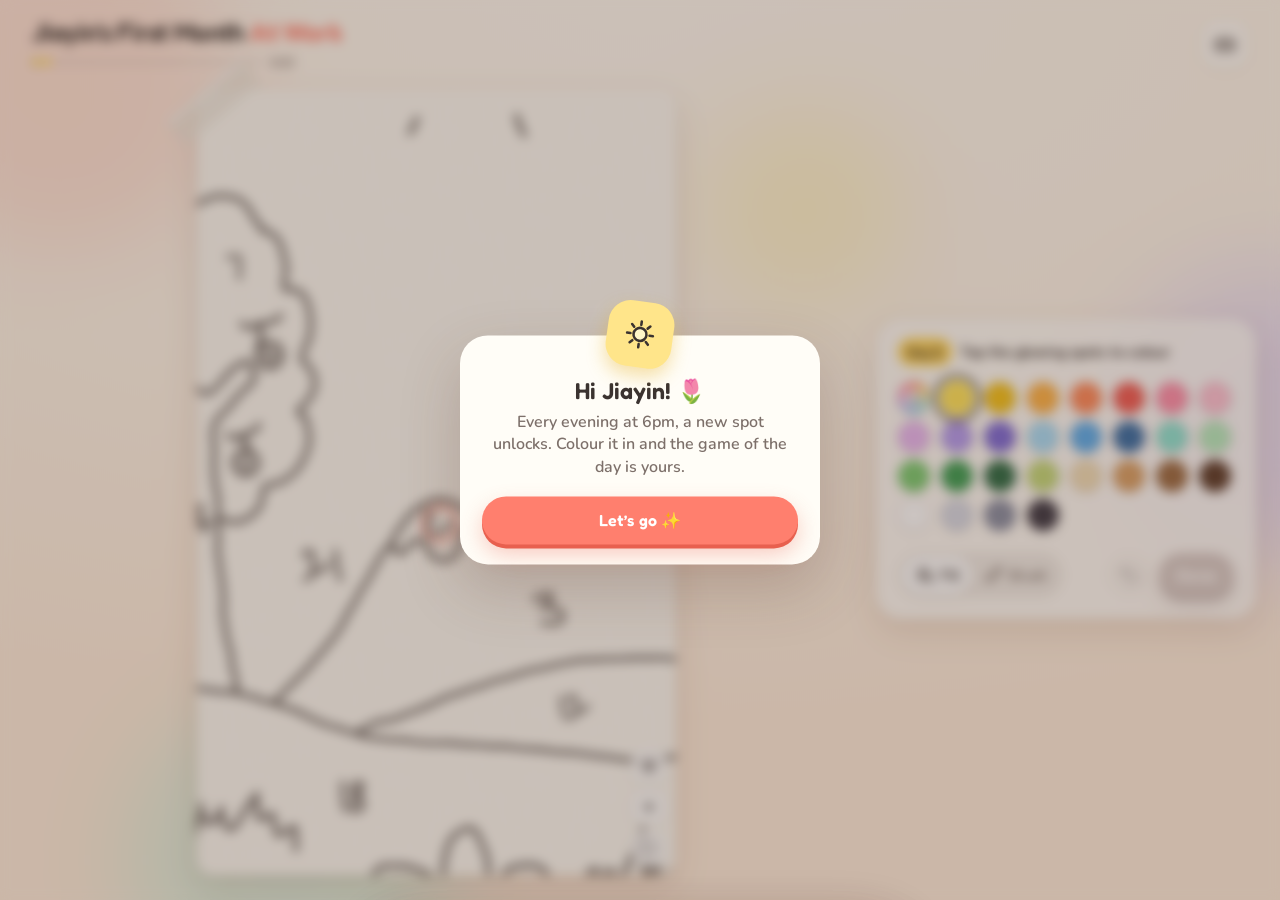
==== commit 61d44dd8: "Tape on the card's corner, a 9 on the right tree's top berry, prize name on one line - The wooden pe" ====
--- a/index.html
+++ b/index.html
@@ -21,7 +21,7 @@
 <link rel="preconnect" href="https://fonts.googleapis.com">
 <link rel="preconnect" href="https://fonts.gstatic.com" crossorigin>
 <link href="https://fonts.googleapis.com/css2?family=Fredoka:wght@400;500;600;700&family=Nunito:wght@600;700;800&display=swap" rel="stylesheet">
-<link rel="stylesheet" href="css/styles.css?v=5">
+<link rel="stylesheet" href="css/styles.css?v=6">
 </head>
 <body>
 <div class="bg" aria-hidden="true"><i class="blob b1"></i><i class="blob b2"></i><i class="blob b3"></i><i class="blob b4"></i></div>
@@ -40,7 +40,7 @@
 
   <main class="stage" id="stage">
     <div class="card intro" id="card">
-      <div class="clip" aria-hidden="true"></div>
+      <div class="tape" aria-hidden="true"></div>
       <div class="art-wrap">
         <svg id="art" xmlns="http://www.w3.org/2000/svg" role="img" aria-label="Colour-by-number picture"></svg>
       </div>
@@ -188,9 +188,9 @@
 <div class="toast" id="toast" role="status" aria-live="polite"></div>
 <canvas id="fx" aria-hidden="true"></canvas>
 
-<script src="js/config.js?v=5"></script>
-<script src="js/art.js?v=5"></script>
-<script src="js/hand.js?v=5"></script>
-<script src="js/app.js?v=5"></script>
+<script src="js/config.js?v=6"></script>
+<script src="js/art.js?v=6"></script>
+<script src="js/hand.js?v=6"></script>
+<script src="js/app.js?v=6"></script>
 </body>
 </html>
--- a/css/styles.css
+++ b/css/styles.css
@@ -96,14 +96,17 @@
 .card .art-wrap { position: absolute; inset: 0; border-radius: inherit; overflow: hidden; }
 #art { display: block; width: 100%; height: 100%; cursor: crosshair; }
 .card.mode-view #art { cursor: grab; }
-.clip { position: absolute; z-index: 3; top: -16px; left: 9%; width: 34px; height: 60px; transform: rotate(-6deg); pointer-events: none;
-  border-radius: 6px 6px 8px 8px; background: linear-gradient(90deg, #d8a878, #e9c093 45%, #d2a172);
-  box-shadow: 0 6px 10px rgba(90, 55, 25, .22), inset 0 -3px 0 rgba(120, 80, 40, .18); }
-.clip::after { content: ''; position: absolute; left: 50%; top: 22px; width: 18px; height: 3px; margin-left: -9px; border-radius: 3px; background: rgba(110, 70, 35, .35); }
+/* a strip of see-through tape holding the card's top-left corner */
+.tape { position: absolute; z-index: 3; top: -2px; left: -34px; width: 100px; height: 30px; transform: rotate(-40deg); pointer-events: none;
+  filter: drop-shadow(0 1px 1px rgba(90, 60, 30, .18)); }
+.tape::before { content: ''; position: absolute; inset: 0;
+  background: linear-gradient(180deg, rgba(255, 255, 255, .7), rgba(255, 255, 255, .25) 30%, rgba(255, 255, 255, .18) 70%, rgba(255, 255, 255, .45)),
+    repeating-linear-gradient(90deg, rgba(150, 120, 90, .035) 0 2px, transparent 2px 5px), rgba(244, 236, 220, .5);
+  clip-path: polygon(0 6%, 3% 0, 97% 0, 100% 9%, 98% 21%, 100% 33%, 97.5% 46%, 100% 58%, 98% 70%, 100% 82%, 97% 100%, 3% 100%, 0 90%, 2% 77%, 0 64%, 2.5% 51%, 0 39%, 2% 26%, 0 14%); }
 .card.intro { animation: cardIn 900ms var(--spring) both; }
-.card.intro .clip { animation: clipIn 700ms var(--spring) 450ms both; }
+.card.intro .tape { animation: tapeOn 650ms var(--spring) 450ms both; }
 @keyframes cardIn { from { opacity: 0; transform: translateY(40px) rotate(-2.5deg) scale(.94); } to { opacity: 1; transform: none; } }
-@keyframes clipIn { from { opacity: 0; transform: translateY(-30px) rotate(-14deg); } to { opacity: 1; transform: rotate(-6deg); } }
+@keyframes tapeOn { from { opacity: 0; transform: translate(-10px, -14px) rotate(-52deg) scale(1.18); } to { opacity: 1; transform: rotate(-40deg); } }
 
 /* svg layers */
 .ink { fill: none; }
@@ -325,6 +328,8 @@
 
 /* the grand prize: a gift pops open, then the card */
 .prize .tag { background: linear-gradient(90deg, var(--butter), #ffb8a8); }
+.reveal.prize h2 { font-size: clamp(22px, 7.5vw, 34px); }      /* small enough that the resort's name always fits on its line */
+.prize h2 .nb { white-space: nowrap; }
 .prize-pic { position: relative; }
 .prize .shot { position: relative; z-index: 1; }
 .prize.opened .gift { z-index: 0; }      /* the prize bursts out in front of the box */
@@ -419,7 +424,7 @@
   .reveal > * { grid-column: 2; }
   .reveal .shot, .reveal .game-art, .reveal .prize-pic { grid-column: 1; grid-row: 1 / span 6; --shot-w: 150px; margin: 0; }
   .reveal .tag, .reveal .linkbtn { justify-self: start; }
-  .reveal h2 { margin: 6px 0; font-size: 26px; }
+  .reveal h2, .reveal.prize h2 { margin: 6px 0; font-size: 26px; }
   .reveal .blurb { margin: 0 0 12px; }
 }
 
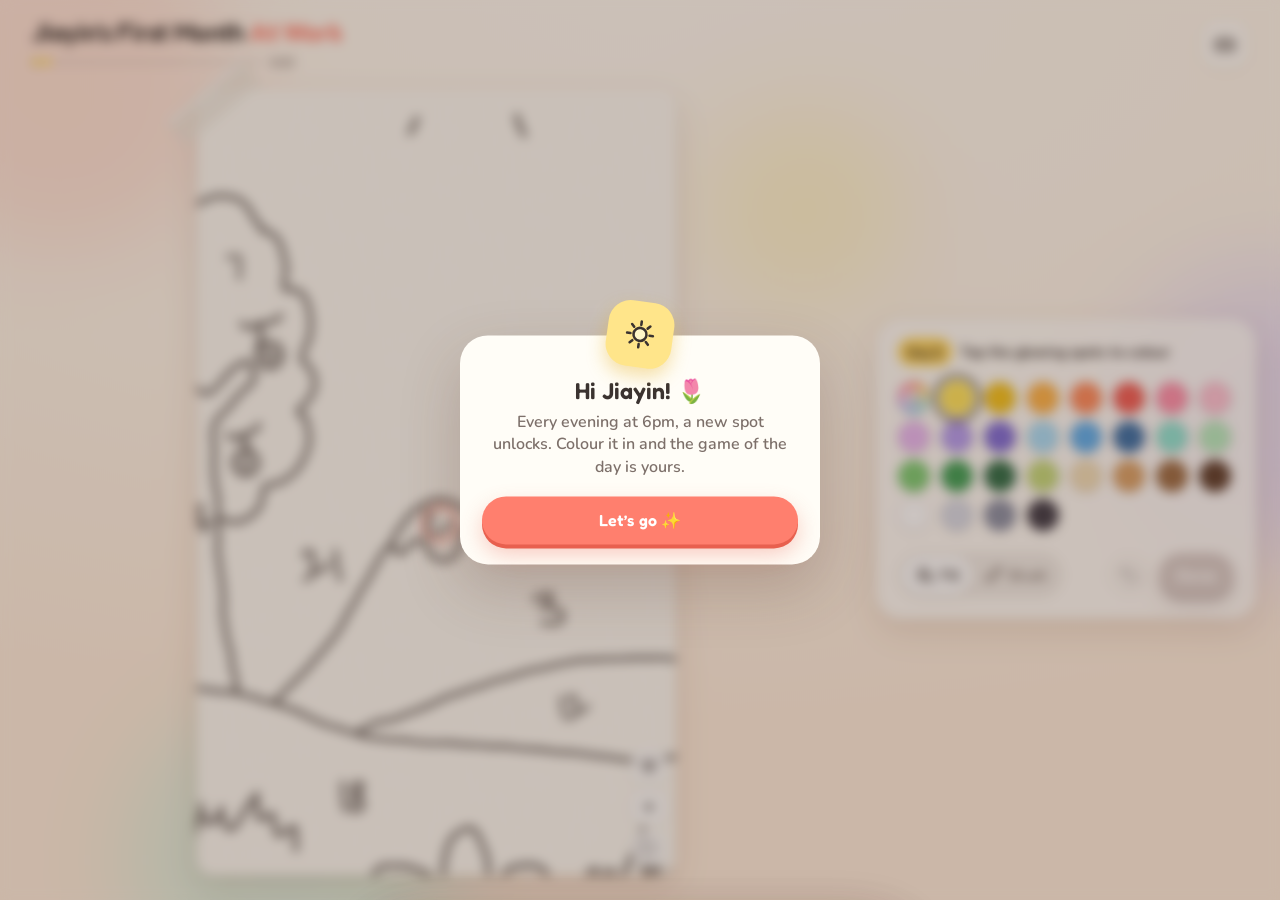
==== commit 7a227d79: "Angle + Connections together on Thu 8 Oct, a PUBG match on Fri 9 Oct - A day can now have more than " ====
--- a/index.html
+++ b/index.html
@@ -21,7 +21,7 @@
 <link rel="preconnect" href="https://fonts.googleapis.com">
 <link rel="preconnect" href="https://fonts.gstatic.com" crossorigin>
 <link href="https://fonts.googleapis.com/css2?family=Fredoka:wght@400;500;600;700&family=Nunito:wght@600;700;800&display=swap" rel="stylesheet">
-<link rel="stylesheet" href="css/styles.css?v=6">
+<link rel="stylesheet" href="css/styles.css?v=7">
 </head>
 <body>
 <div class="bg" aria-hidden="true"><i class="blob b1"></i><i class="blob b2"></i><i class="blob b3"></i><i class="blob b4"></i></div>
@@ -137,16 +137,13 @@
 <div class="sheet" id="revealSheet" role="dialog" aria-modal="true" aria-labelledby="rvTitle">
   <div class="grab"></div>
   <div class="reveal" id="reveal">
-    <a class="shot" id="rvShot" href="#" target="_blank" rel="noopener" tabindex="-1" aria-hidden="true" hidden>
-      <span class="bar"><i></i><i></i><i></i><b id="rvHost"></b></span>
-      <span class="pic"><img id="rvImg" alt="" decoding="async"></span>
-    </a>
-    <div class="game-art" id="gameArt" aria-hidden="true"></div>
-    <div class="tag">✨ Game of the day ✨</div>
+    <div class="pics" id="rvPics" aria-hidden="true"></div>
+    <div class="tag" id="rvTag">✨ Game of the day ✨</div>
     <div class="dayline" id="rvDay"></div>
     <h2 id="rvTitle">We’re playing <a href="#" target="_blank" rel="noopener">Wordle</a> today!</h2>
     <p class="blurb" id="rvBlurb"></p>
     <a class="btn wide" id="rvPlay" href="#" target="_blank" rel="noopener">Let's play <svg viewBox="0 0 24 24" fill="none" stroke="currentColor" stroke-width="2.4" stroke-linecap="round" stroke-linejoin="round"><path d="M7 17 17 7M9 7h8v8"/></svg></a>
+    <div class="plays" id="rvPlays" hidden></div>
     <button class="linkbtn" id="rvBack">Back to my picture</button>
   </div>
 </div>
@@ -188,9 +185,9 @@
 <div class="toast" id="toast" role="status" aria-live="polite"></div>
 <canvas id="fx" aria-hidden="true"></canvas>
 
-<script src="js/config.js?v=6"></script>
-<script src="js/art.js?v=6"></script>
-<script src="js/hand.js?v=6"></script>
-<script src="js/app.js?v=6"></script>
+<script src="js/config.js?v=7"></script>
+<script src="js/art.js?v=7"></script>
+<script src="js/hand.js?v=7"></script>
+<script src="js/app.js?v=7"></script>
 </body>
 </html>
--- a/css/styles.css
+++ b/css/styles.css
@@ -297,7 +297,27 @@
 .reveal h2 a { color: var(--coral-deep); text-decoration: none; background: linear-gradient(transparent 62%, var(--coral-soft) 62%); padding: 0 2px; border-radius: 4px; }
 .reveal .blurb { margin: 0 auto 20px; max-width: 340px; color: var(--ink-soft); font-weight: 600; font-size: 16px; line-height: 1.45; }
 .reveal .game-art { width: 92px; height: 92px; margin: 2px auto 4px; position: relative; }
-.reveal .game-art[hidden] { display: none; }
+/* the game's picture(s): one screenshot, two fanned out (two games), or a phone for an app game */
+.pics { display: flex; justify-content: center; align-items: flex-start; margin: 0 auto 16px; }
+.pics .shot, .pics .game-art { margin: 0; }
+.pics.two .shot { --shot-w: clamp(118px, 19vh, 166px); }
+.pics.two .shot:first-child { position: relative; z-index: 1; transform: rotate(-6deg) translate(12px, 6px); }
+.pics.two .shot:last-child { transform: rotate(5deg) translate(-12px, 0); }
+.reveal.anim .pics .shot + .shot { animation-delay: .1s; }
+.pics.two .shot:first-child:active { transform: rotate(-6deg) translate(12px, 6px) scale(.97); }
+.pics.two .shot:last-child:active { transform: rotate(5deg) translate(-12px, 0) scale(.97); }
+.shot.phone { width: var(--phone-w, min(290px, 76vw)); padding: 7px; border-radius: 24px; background: #26222a;
+  box-shadow: 0 16px 34px rgba(40, 25, 20, .3), 0 2px 6px rgba(40, 25, 20, .2), inset 0 0 0 1.5px rgba(255, 255, 255, .08); }
+.shot.phone .pic { aspect-ratio: 860 / 390; border-radius: 17px; background: #1b181d; animation: none; }
+.shot.phone img { object-position: center; }
+.shot .pic.slides img { position: absolute; inset: 0; transition: opacity .7s ease; }
+.shot .pic.slides img:not(.on) { opacity: 0; }
+.reveal .blurb .bl { display: block; }
+.reveal .blurb .bl + .bl { margin-top: 6px; }
+.reveal .blurb b { color: var(--ink); font-weight: 800; }
+.reveal .plays { display: flex; gap: 10px; }
+.reveal .plays .btn { flex: 1 1 0; min-width: 0; padding: 0 12px; font-size: 16px; }
+.reveal .plays .btn span { white-space: nowrap; overflow: hidden; text-overflow: ellipsis; }
 .reveal .dayline .dots { display: inline-flex; gap: 3px; margin-left: 8px; vertical-align: -1px; }
 .reveal .dayline .dots i { width: 11px; height: 11px; border-radius: 50%; box-shadow: inset 0 0 0 1.5px rgba(59, 51, 48, .14); }
 /* the game's screenshot, in a little browser window */
@@ -329,7 +349,7 @@
 /* the grand prize: a gift pops open, then the card */
 .prize .tag { background: linear-gradient(90deg, var(--butter), #ffb8a8); }
 .reveal.prize h2 { font-size: clamp(22px, 7.5vw, 34px); }      /* small enough that the resort's name always fits on its line */
-.prize h2 .nb { white-space: nowrap; }
+.reveal h2 .nb { white-space: nowrap; }
 .prize-pic { position: relative; }
 .prize .shot { position: relative; z-index: 1; }
 .prize.opened .gift { z-index: 0; }      /* the prize bursts out in front of the box */
@@ -422,7 +442,8 @@
   .sheet { max-width: 660px; max-height: 94%; }
   .reveal { display: grid; grid-template-columns: auto 1fr; column-gap: 24px; align-items: center; text-align: left; padding-top: 2px; }
   .reveal > * { grid-column: 2; }
-  .reveal .shot, .reveal .game-art, .reveal .prize-pic { grid-column: 1; grid-row: 1 / span 6; --shot-w: 150px; margin: 0; }
+  .reveal .pics, .reveal .prize-pic { grid-column: 1; grid-row: 1 / span 6; --shot-w: 150px; --phone-w: 250px; margin: 0; }
+  .reveal .pics.two .shot { --shot-w: 120px; }
   .reveal .tag, .reveal .linkbtn { justify-self: start; }
   .reveal h2, .reveal.prize h2 { margin: 6px 0; font-size: 26px; }
   .reveal .blurb { margin: 0 0 12px; }
@@ -443,6 +464,7 @@
   .cd-box { height: 46px; min-width: 50px; font-size: 26px; }
   .mixer { --mx-h: 60px; }
   .shot { --shot-w: clamp(130px, 23vh, 180px); margin-bottom: 12px; }
+  .pics { margin-bottom: 12px; }
   .reveal { padding-top: 8px; }
   .reveal h2 { margin-top: 6px; }
 }
